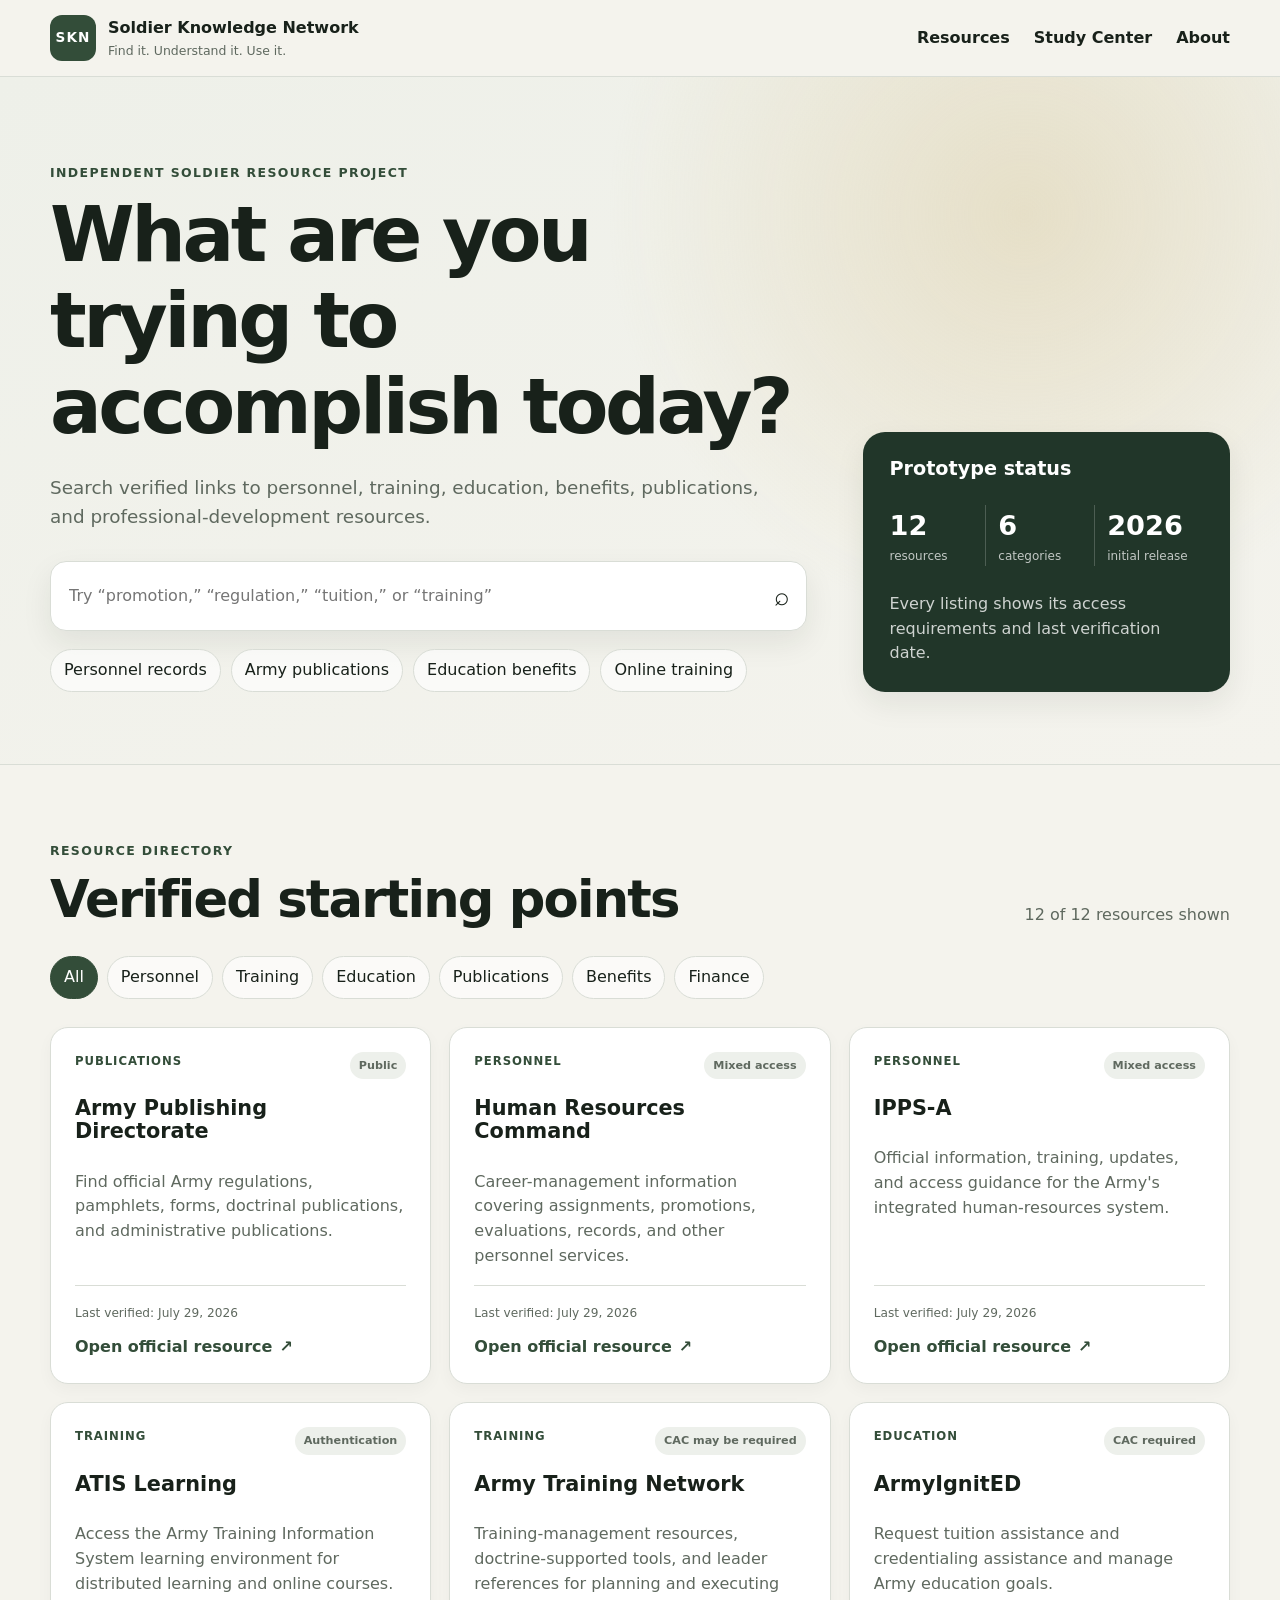
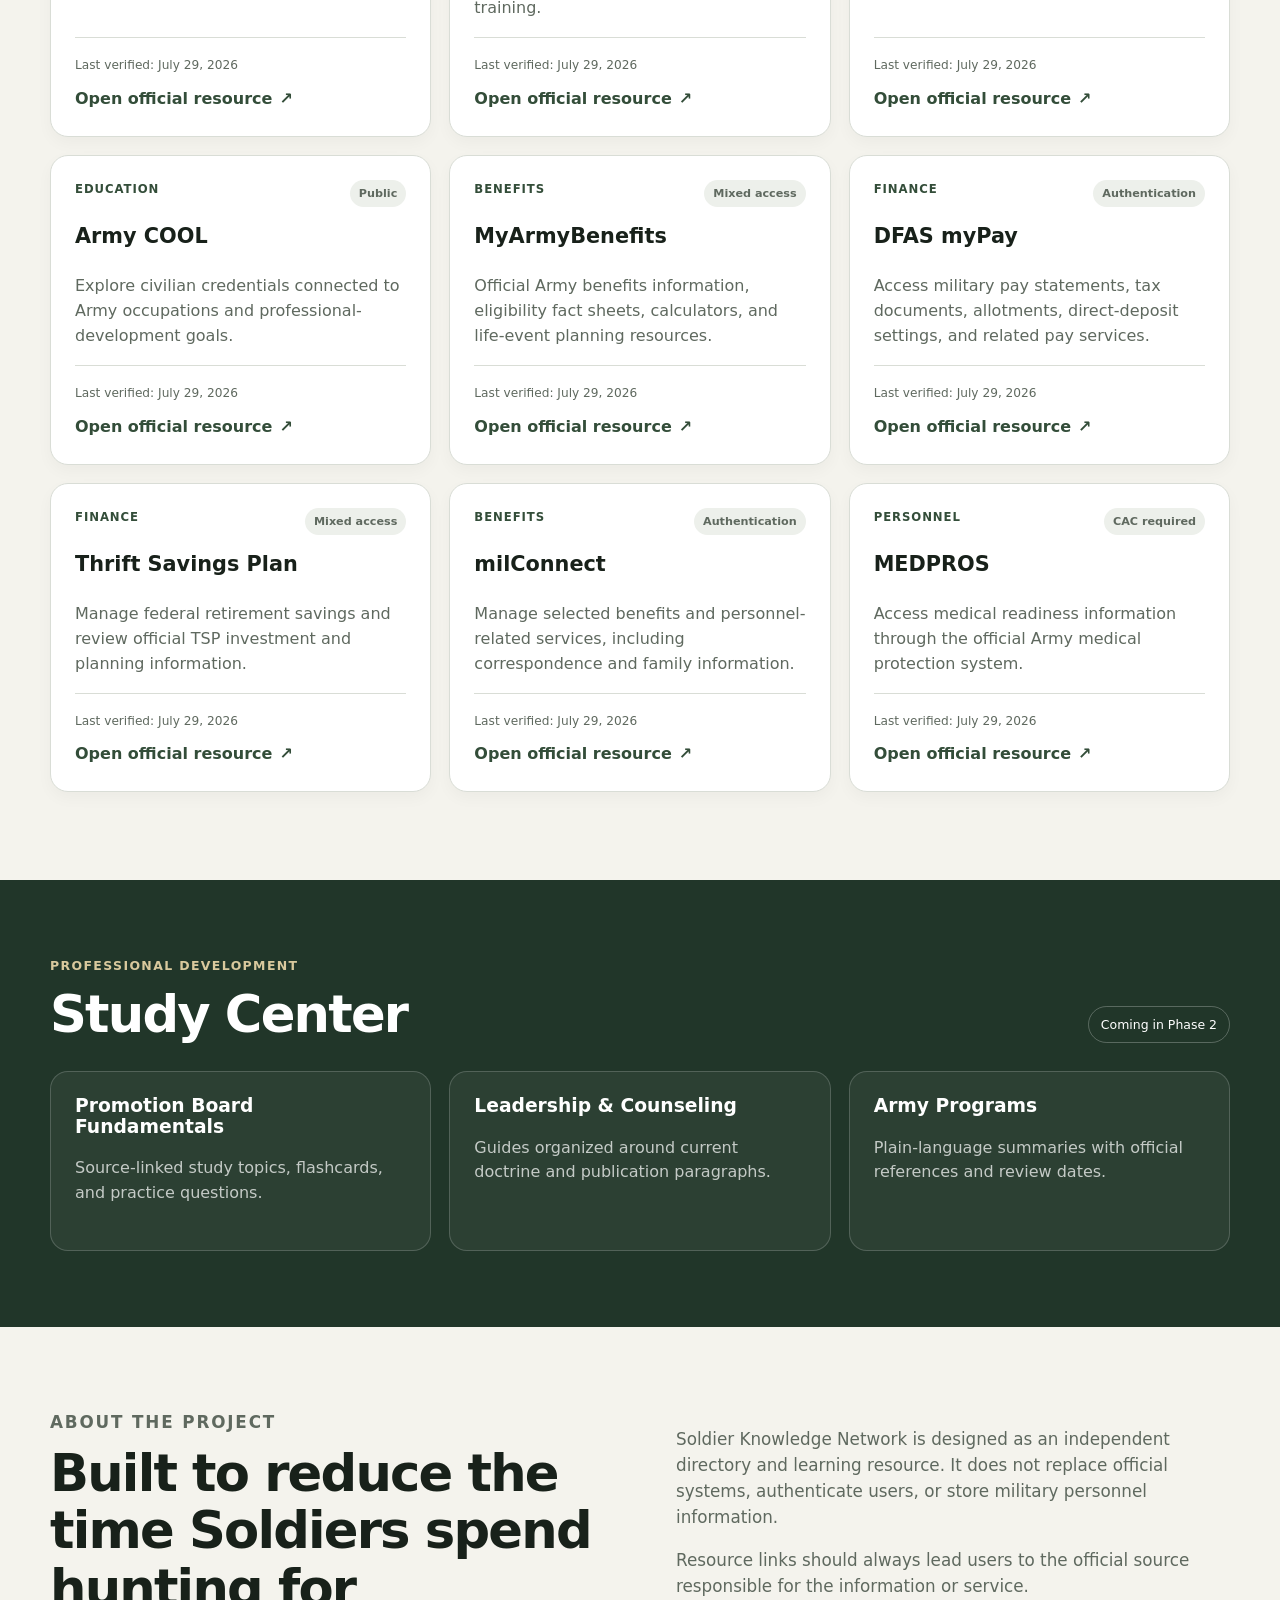
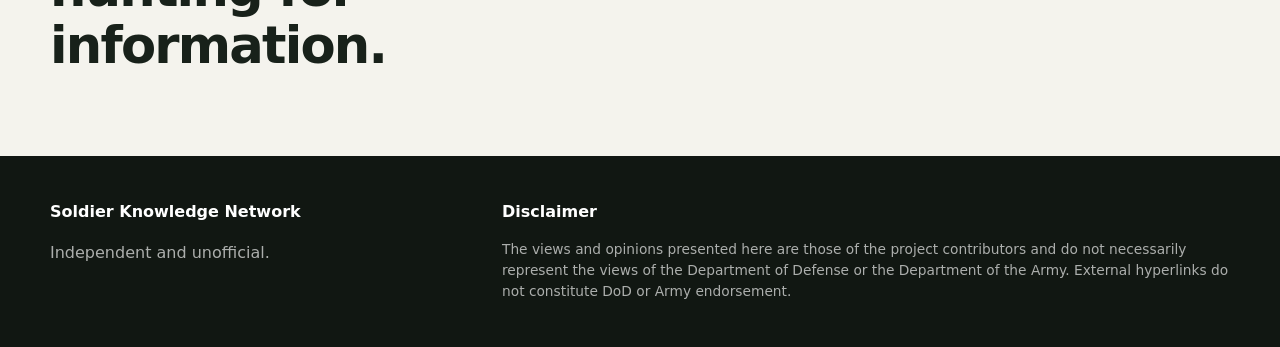
==== index.html @ 8581a6a7 "Add files via upload Initial Soldier Knowledge Network prototype" ====
<!doctype html>
<html lang="en">
<head>
  <meta charset="utf-8">
  <meta name="viewport" content="width=device-width, initial-scale=1">
  <meta name="description" content="An independent, unofficial directory that helps Soldiers find verified military resources and professional-development study materials.">
  <title>Soldier Knowledge Network</title>
  <link rel="stylesheet" href="styles.css">
</head>
<body>
  <a class="skip-link" href="#main-content">Skip to main content</a>

  <header class="site-header">
    <div class="container header-inner">
      <a class="brand" href="#" aria-label="Soldier Knowledge Network home">
        <span class="brand-mark" aria-hidden="true">SKN</span>
        <span>
          <strong>Soldier Knowledge Network</strong>
          <small>Find it. Understand it. Use it.</small>
        </span>
      </a>
      <nav aria-label="Primary navigation">
        <a href="#resources">Resources</a>
        <a href="#study-center">Study Center</a>
        <a href="#about">About</a>
      </nav>
    </div>
  </header>

  <main id="main-content">
    <section class="hero">
      <div class="container hero-grid">
        <div>
          <p class="eyebrow">Independent Soldier resource project</p>
          <h1>What are you trying to accomplish today?</h1>
          <p class="hero-copy">
            Search verified links to personnel, training, education, benefits,
            publications, and professional-development resources.
          </p>

          <label class="search-box" for="resource-search">
            <span class="sr-only">Search resources</span>
            <input id="resource-search" type="search"
              placeholder="Try “promotion,” “regulation,” “tuition,” or “training”"
              autocomplete="off">
            <span aria-hidden="true">⌕</span>
          </label>

          <div class="quick-actions" aria-label="Popular searches">
            <button type="button" data-query="personnel">Personnel records</button>
            <button type="button" data-query="publication">Army publications</button>
            <button type="button" data-query="education">Education benefits</button>
            <button type="button" data-query="training">Online training</button>
          </div>
        </div>

        <aside class="status-panel" aria-label="Directory status">
          <h2>Prototype status</h2>
          <dl>
            <div><dt id="resource-count">0</dt><dd>resources</dd></div>
            <div><dt>6</dt><dd>categories</dd></div>
            <div><dt>2026</dt><dd>initial release</dd></div>
          </dl>
          <p>Every listing shows its access requirements and last verification date.</p>
        </aside>
      </div>
    </section>

    <section class="directory container" id="resources">
      <div class="section-heading">
        <div>
          <p class="eyebrow">Resource directory</p>
          <h2>Verified starting points</h2>
        </div>
        <p id="result-summary" aria-live="polite"></p>
      </div>

      <div class="filter-row" role="group" aria-label="Filter resources by category">
        <button class="filter active" type="button" data-category="all">All</button>
        <button class="filter" type="button" data-category="Personnel">Personnel</button>
        <button class="filter" type="button" data-category="Training">Training</button>
        <button class="filter" type="button" data-category="Education">Education</button>
        <button class="filter" type="button" data-category="Publications">Publications</button>
        <button class="filter" type="button" data-category="Benefits">Benefits</button>
        <button class="filter" type="button" data-category="Finance">Finance</button>
      </div>

      <div id="resource-grid" class="resource-grid" aria-live="polite"></div>

      <div id="empty-state" class="empty-state" hidden>
        <h3>No matching resources</h3>
        <p>Try a broader term or select “All.”</p>
      </div>
    </section>

    <section class="study-section" id="study-center">
      <div class="container">
        <div class="section-heading">
          <div>
            <p class="eyebrow">Professional development</p>
            <h2>Study Center</h2>
          </div>
          <span class="coming-soon">Coming in Phase 2</span>
        </div>

        <div class="study-grid">
          <article>
            <h3>Promotion Board Fundamentals</h3>
            <p>Source-linked study topics, flashcards, and practice questions.</p>
          </article>
          <article>
            <h3>Leadership & Counseling</h3>
            <p>Guides organized around current doctrine and publication paragraphs.</p>
          </article>
          <article>
            <h3>Army Programs</h3>
            <p>Plain-language summaries with official references and review dates.</p>
          </article>
        </div>
      </div>
    </section>

    <section class="about-section container" id="about">
      <div>
        <p class="eyebrow">About the project</p>
        <h2>Built to reduce the time Soldiers spend hunting for information.</h2>
      </div>
      <div>
        <p>
          Soldier Knowledge Network is designed as an independent directory and
          learning resource. It does not replace official systems, authenticate users,
          or store military personnel information.
        </p>
        <p>
          Resource links should always lead users to the official source responsible
          for the information or service.
        </p>
      </div>
    </section>
  </main>

  <footer>
    <div class="container footer-grid">
      <div>
        <strong>Soldier Knowledge Network</strong>
        <p>Independent and unofficial.</p>
      </div>
      <div class="disclaimer">
        <strong>Disclaimer</strong>
        <p>
          The views and opinions presented here are those of the project contributors
          and do not necessarily represent the views of the Department of Defense or
          the Department of the Army. External hyperlinks do not constitute DoD or
          Army endorsement.
        </p>
      </div>
    </div>
  </footer>

  <script src="script.js" defer></script>
</body>
</html>
---- styles.css ----
:root {
  --ink: #18211a;
  --muted: #5f695f;
  --paper: #f4f3ed;
  --surface: #ffffff;
  --line: #d9ddd6;
  --accent: #334d39;
  --accent-dark: #213629;
  --warm: #d9c99d;
  --focus: #955f00;
  --shadow: 0 12px 30px rgba(22, 33, 25, 0.08);
}

* { box-sizing: border-box; }

html { scroll-behavior: smooth; }

body {
  margin: 0;
  color: var(--ink);
  background: var(--paper);
  font-family: Inter, ui-sans-serif, system-ui, -apple-system, BlinkMacSystemFont, "Segoe UI", sans-serif;
  line-height: 1.55;
}

a { color: inherit; }

button, input { font: inherit; }

button { cursor: pointer; }

.container {
  width: min(1180px, calc(100% - 32px));
  margin-inline: auto;
}

.skip-link {
  position: absolute;
  left: -9999px;
  top: 8px;
  background: var(--surface);
  padding: 10px 14px;
  z-index: 100;
}

.skip-link:focus { left: 8px; }

.site-header {
  position: sticky;
  top: 0;
  z-index: 20;
  background: rgba(244, 243, 237, 0.94);
  border-bottom: 1px solid var(--line);
  backdrop-filter: blur(12px);
}

.header-inner {
  min-height: 76px;
  display: flex;
  align-items: center;
  justify-content: space-between;
  gap: 24px;
}

.brand {
  display: flex;
  align-items: center;
  gap: 12px;
  text-decoration: none;
}

.brand-mark {
  display: grid;
  place-items: center;
  width: 46px;
  height: 46px;
  border-radius: 12px;
  color: white;
  background: var(--accent);
  font-size: .85rem;
  font-weight: 800;
  letter-spacing: .08em;
}

.brand strong, .brand small { display: block; }
.brand small { color: var(--muted); font-size: .78rem; }

nav { display: flex; gap: 24px; }
nav a { text-decoration: none; font-weight: 650; }
nav a:hover { text-decoration: underline; text-underline-offset: 5px; }

.hero {
  padding: 86px 0 72px;
  background:
    radial-gradient(circle at 80% 20%, rgba(217, 201, 157, .45), transparent 26rem),
    linear-gradient(160deg, #eef0e9, var(--paper));
  border-bottom: 1px solid var(--line);
}

.hero-grid {
  display: grid;
  grid-template-columns: minmax(0, 1.55fr) minmax(280px, .75fr);
  align-items: end;
  gap: 56px;
}

.eyebrow {
  margin: 0 0 10px;
  color: var(--accent);
  font-size: .78rem;
  font-weight: 800;
  letter-spacing: .11em;
  text-transform: uppercase;
}

h1, h2, h3 { line-height: 1.12; }
h1 {
  max-width: 780px;
  margin: 0;
  font-size: clamp(2.6rem, 6vw, 5.3rem);
  letter-spacing: -.045em;
}
h2 { margin: 0; font-size: clamp(2rem, 4vw, 3.2rem); letter-spacing: -.035em; }
h3 { margin-top: 0; }

.hero-copy {
  max-width: 720px;
  margin: 24px 0 30px;
  color: var(--muted);
  font-size: 1.15rem;
}

.search-box {
  max-width: 780px;
  display: flex;
  align-items: center;
  gap: 10px;
  padding: 8px 16px;
  background: var(--surface);
  border: 1px solid var(--line);
  border-radius: 16px;
  box-shadow: var(--shadow);
}

.search-box:focus-within {
  outline: 3px solid rgba(149, 95, 0, .25);
  border-color: var(--focus);
}

.search-box input {
  width: 100%;
  min-height: 52px;
  border: 0;
  outline: 0;
  background: transparent;
  color: var(--ink);
  font-size: 1rem;
}

.search-box span:last-child { font-size: 1.6rem; }

.quick-actions {
  display: flex;
  flex-wrap: wrap;
  gap: 10px;
  margin-top: 18px;
}

.quick-actions button, .filter {
  border: 1px solid var(--line);
  background: rgba(255,255,255,.65);
  border-radius: 999px;
  padding: 8px 13px;
  color: var(--ink);
}

.quick-actions button:hover, .filter:hover, .filter.active {
  border-color: var(--accent);
  color: white;
  background: var(--accent);
}

.status-panel {
  padding: 26px;
  background: var(--accent-dark);
  color: white;
  border-radius: 22px;
  box-shadow: var(--shadow);
}

.status-panel h2 { font-size: 1.2rem; letter-spacing: 0; }
.status-panel dl {
  display: grid;
  grid-template-columns: repeat(3, 1fr);
  gap: 12px;
  margin: 26px 0;
}
.status-panel dl div {
  padding-right: 10px;
  border-right: 1px solid rgba(255,255,255,.2);
}
.status-panel dl div:last-child { border-right: 0; }
.status-panel dt { font-size: 1.7rem; font-weight: 800; }
.status-panel dd { margin: 0; opacity: .72; font-size: .75rem; }
.status-panel p { margin-bottom: 0; color: rgba(255,255,255,.78); }

.directory { padding: 76px 0 88px; }

.section-heading {
  display: flex;
  align-items: end;
  justify-content: space-between;
  gap: 20px;
  margin-bottom: 28px;
}

#result-summary { margin: 0; color: var(--muted); }

.filter-row {
  display: flex;
  flex-wrap: wrap;
  gap: 9px;
  margin-bottom: 28px;
}

.resource-grid {
  display: grid;
  grid-template-columns: repeat(3, minmax(0, 1fr));
  gap: 18px;
}

.resource-card {
  display: flex;
  flex-direction: column;
  min-height: 290px;
  padding: 24px;
  background: var(--surface);
  border: 1px solid var(--line);
  border-radius: 18px;
  box-shadow: 0 6px 16px rgba(22, 33, 25, .035);
}

.resource-card:hover {
  transform: translateY(-2px);
  box-shadow: var(--shadow);
}

.card-top {
  display: flex;
  justify-content: space-between;
  gap: 14px;
  align-items: start;
}

.category {
  color: var(--accent);
  font-weight: 800;
  font-size: .73rem;
  letter-spacing: .08em;
  text-transform: uppercase;
}

.access-badge {
  flex: 0 0 auto;
  border-radius: 999px;
  padding: 5px 9px;
  color: var(--muted);
  background: #edf0eb;
  font-size: .7rem;
  font-weight: 750;
}

.resource-card h3 { margin: 18px 0 10px; font-size: 1.3rem; }
.resource-card p { color: var(--muted); }

.card-footer {
  margin-top: auto;
  padding-top: 18px;
  border-top: 1px solid var(--line);
}

.verified {
  display: block;
  margin-bottom: 12px;
  color: var(--muted);
  font-size: .76rem;
}

.resource-link {
  display: inline-flex;
  align-items: center;
  gap: 7px;
  color: var(--accent);
  font-weight: 800;
  text-decoration: none;
}
.resource-link:hover { text-decoration: underline; text-underline-offset: 4px; }

.empty-state {
  padding: 52px 20px;
  text-align: center;
  background: var(--surface);
  border: 1px dashed var(--line);
  border-radius: 18px;
}

.study-section {
  padding: 76px 0;
  color: white;
  background: var(--accent-dark);
}

.coming-soon {
  padding: 8px 12px;
  border: 1px solid rgba(255,255,255,.25);
  border-radius: 999px;
  font-size: .78rem;
}

.study-section .eyebrow { color: var(--warm); }
.study-grid {
  display: grid;
  grid-template-columns: repeat(3, 1fr);
  gap: 18px;
}
.study-grid article {
  min-height: 180px;
  padding: 24px;
  border: 1px solid rgba(255,255,255,.18);
  border-radius: 18px;
  background: rgba(255,255,255,.05);
}
.study-grid p { color: rgba(255,255,255,.72); }

.about-section {
  display: grid;
  grid-template-columns: 1fr 1fr;
  gap: 72px;
  padding-top: 82px;
  padding-bottom: 82px;
}
.about-section p { color: var(--muted); font-size: 1.05rem; }

footer {
  padding: 44px 0;
  color: white;
  background: #111712;
}

.footer-grid {
  display: grid;
  grid-template-columns: .7fr 1.3fr;
  gap: 60px;
}

footer p { color: rgba(255,255,255,.65); }
.disclaimer p { margin-bottom: 0; font-size: .86rem; }

.sr-only {
  position: absolute;
  width: 1px; height: 1px;
  padding: 0; margin: -1px;
  overflow: hidden;
  clip: rect(0, 0, 0, 0);
  white-space: nowrap;
  border: 0;
}

@media (max-width: 900px) {
  .hero-grid, .about-section { grid-template-columns: 1fr; }
  .resource-grid, .study-grid { grid-template-columns: repeat(2, 1fr); }
  .status-panel { max-width: 620px; }
  .footer-grid { grid-template-columns: 1fr; }
}

@media (max-width: 640px) {
  nav { display: none; }
  .hero { padding-top: 58px; }
  .resource-grid, .study-grid { grid-template-columns: 1fr; }
  .section-heading { align-items: start; flex-direction: column; }
  .brand small { display: none; }
  .status-panel dl { gap: 8px; }
}
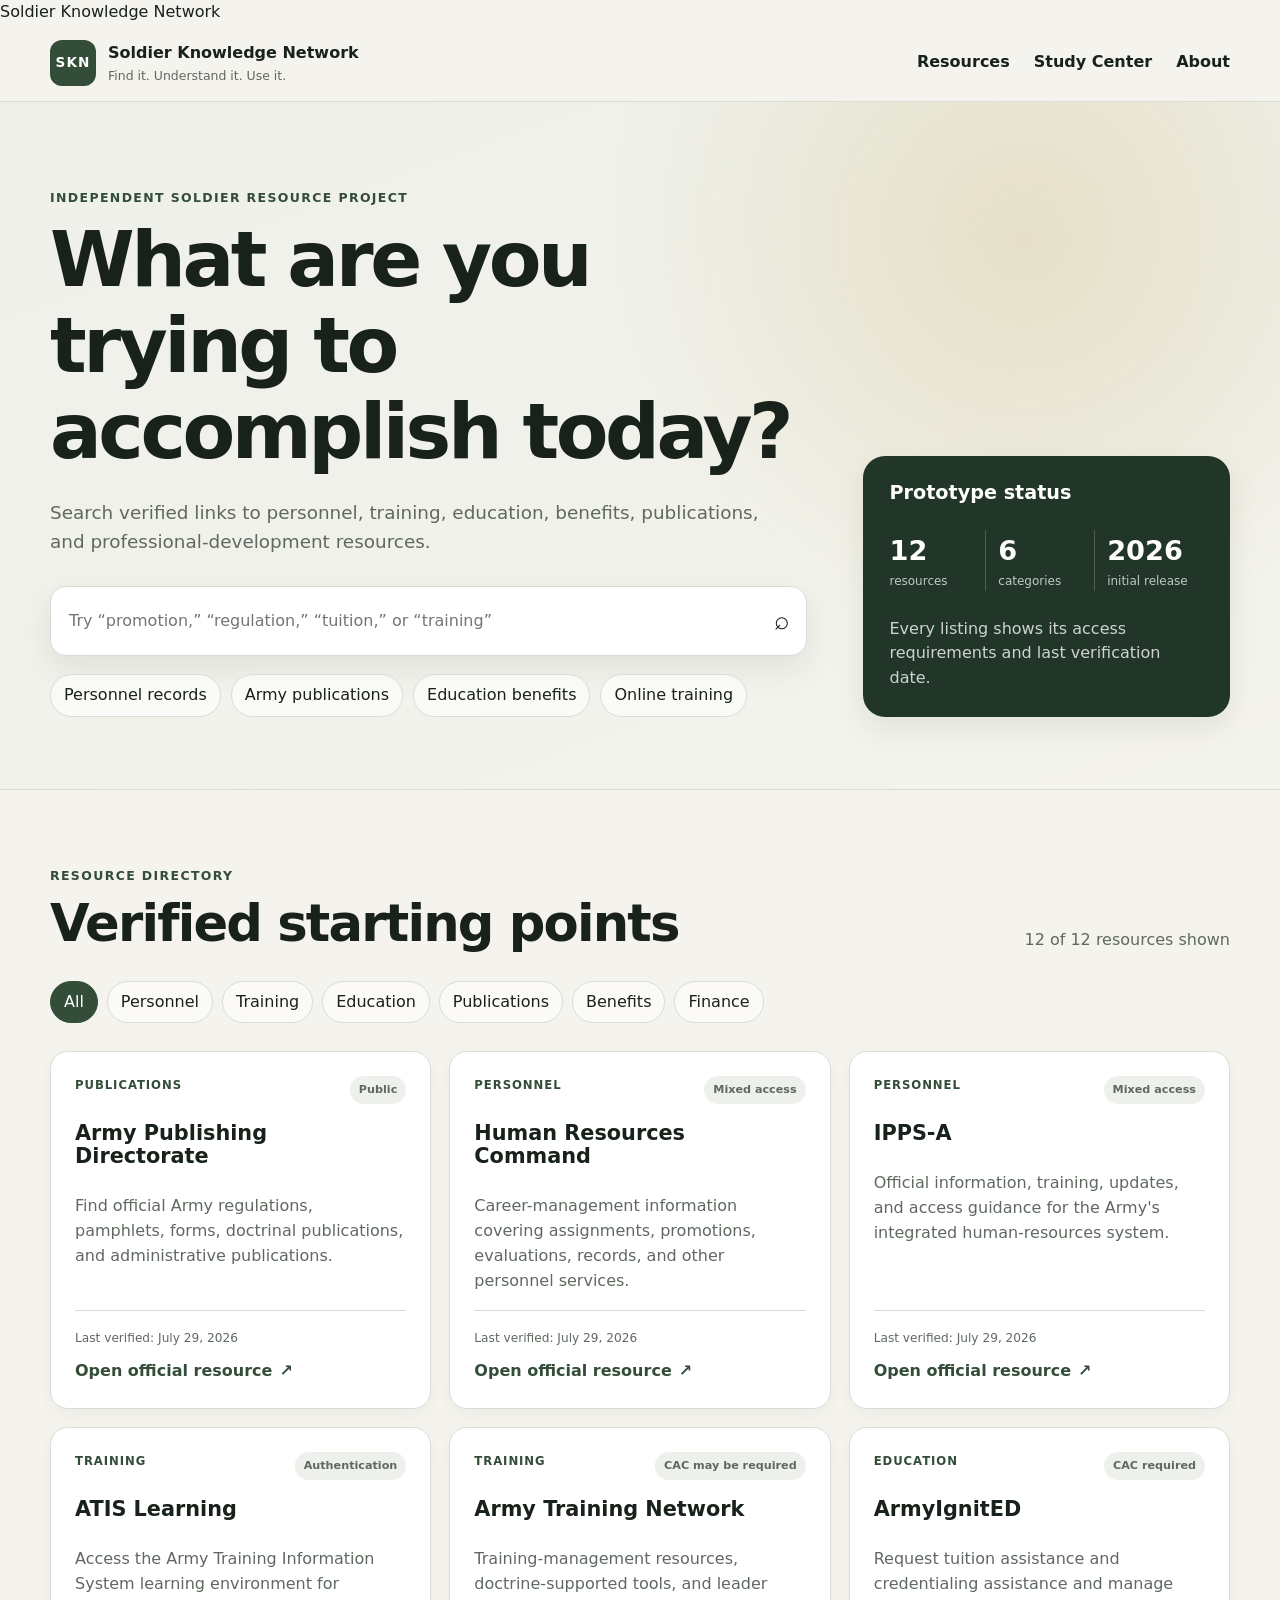
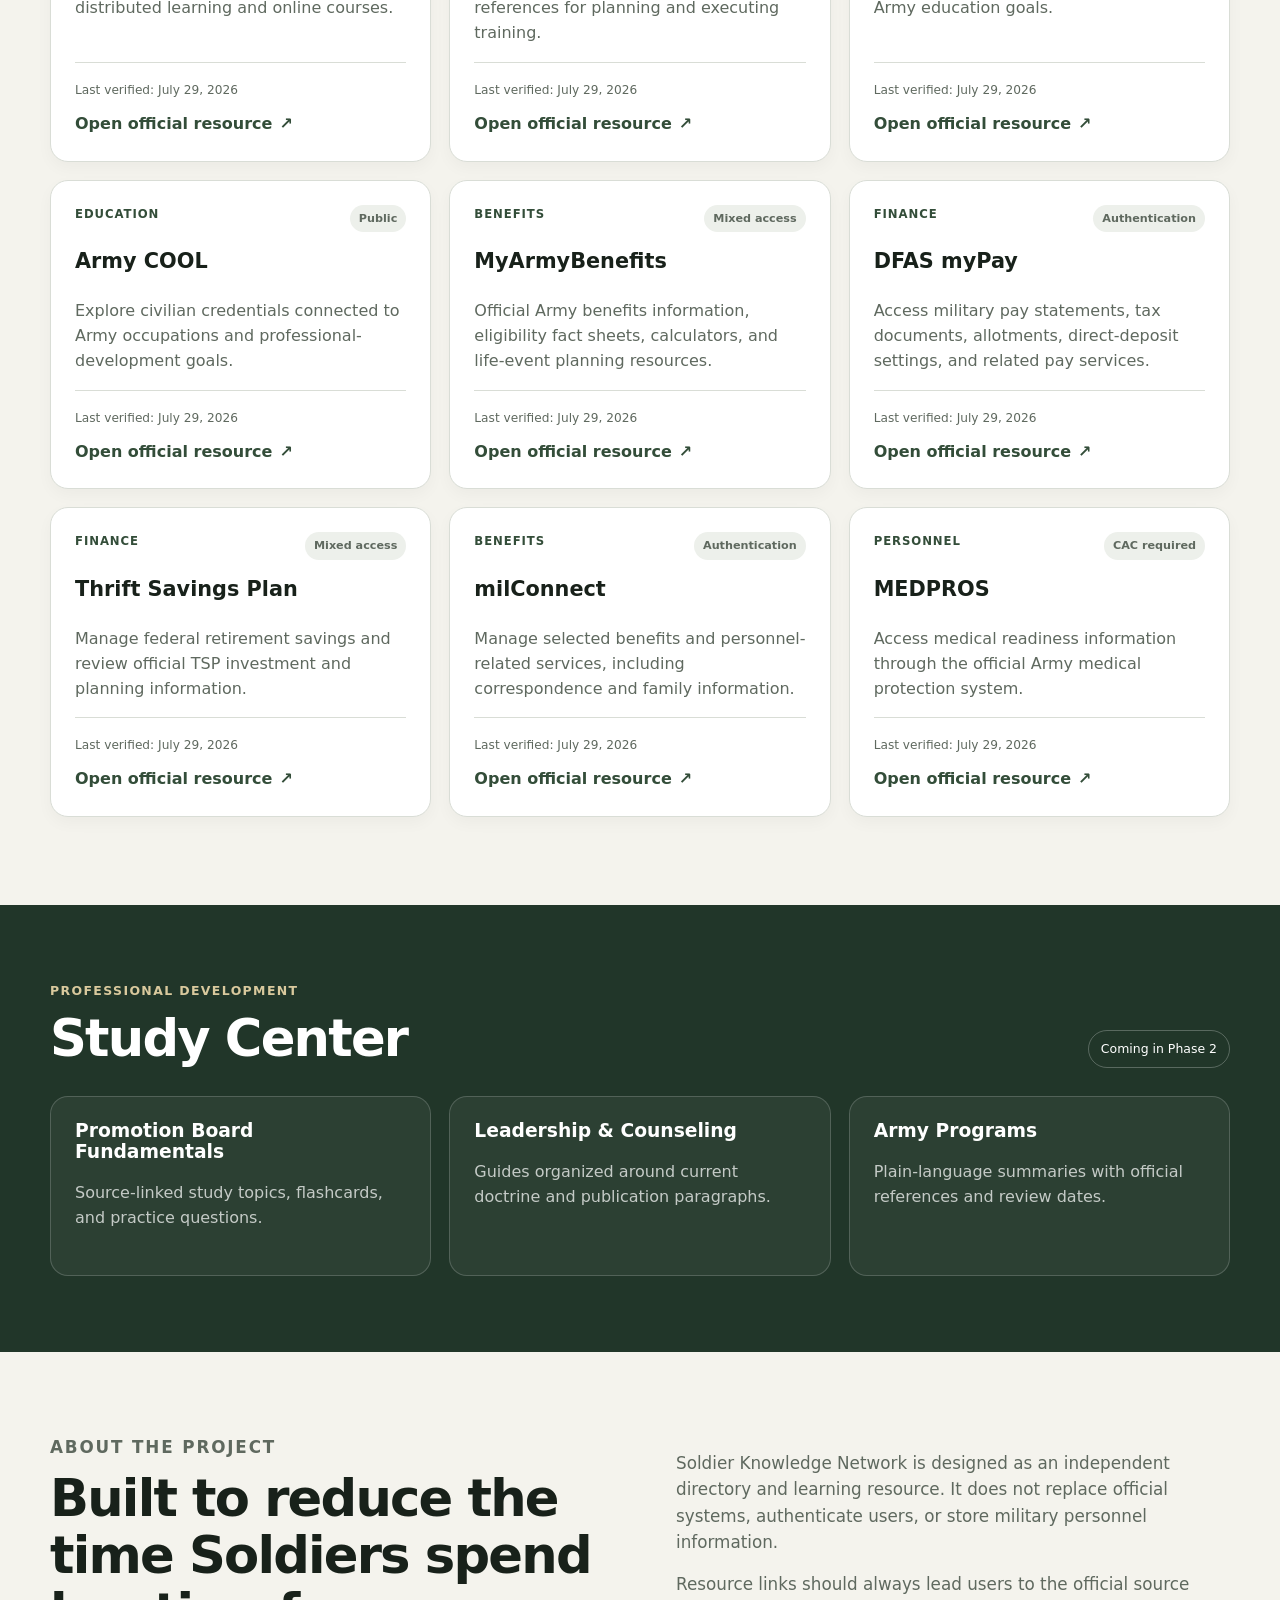
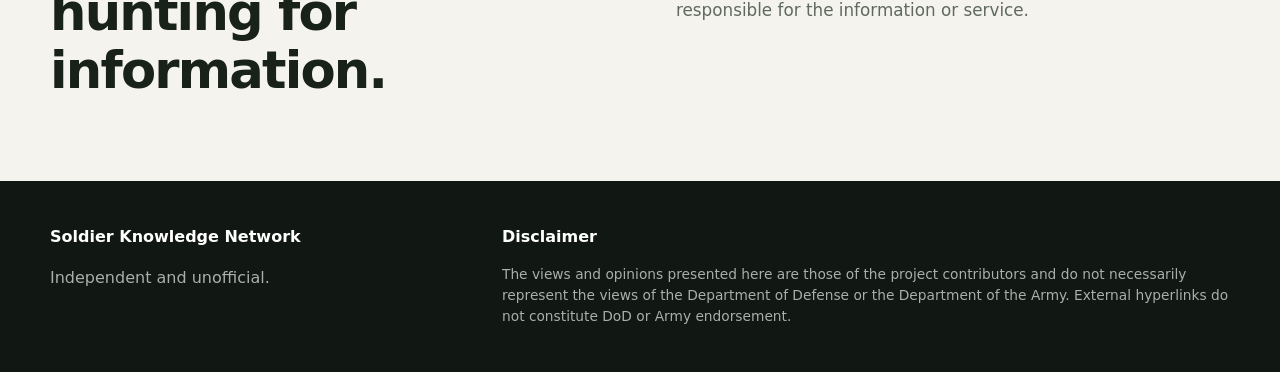
==== commit 8ca6be9e: "Update index.html" ====
--- a/index.html
+++ b/index.html
@@ -4,6 +4,7 @@
   <meta charset="utf-8">
   <meta name="viewport" content="width=device-width, initial-scale=1">
   <meta name="description" content="An independent, unofficial directory that helps Soldiers find verified military resources and professional-development study materials.">
+  <meta name="keywords" content='SKN, Soldier Knowledge Network, SoldierKnowledgeNetwork'
   <title>Soldier Knowledge Network</title>
   <link rel="stylesheet" href="styles.css">
 </head>
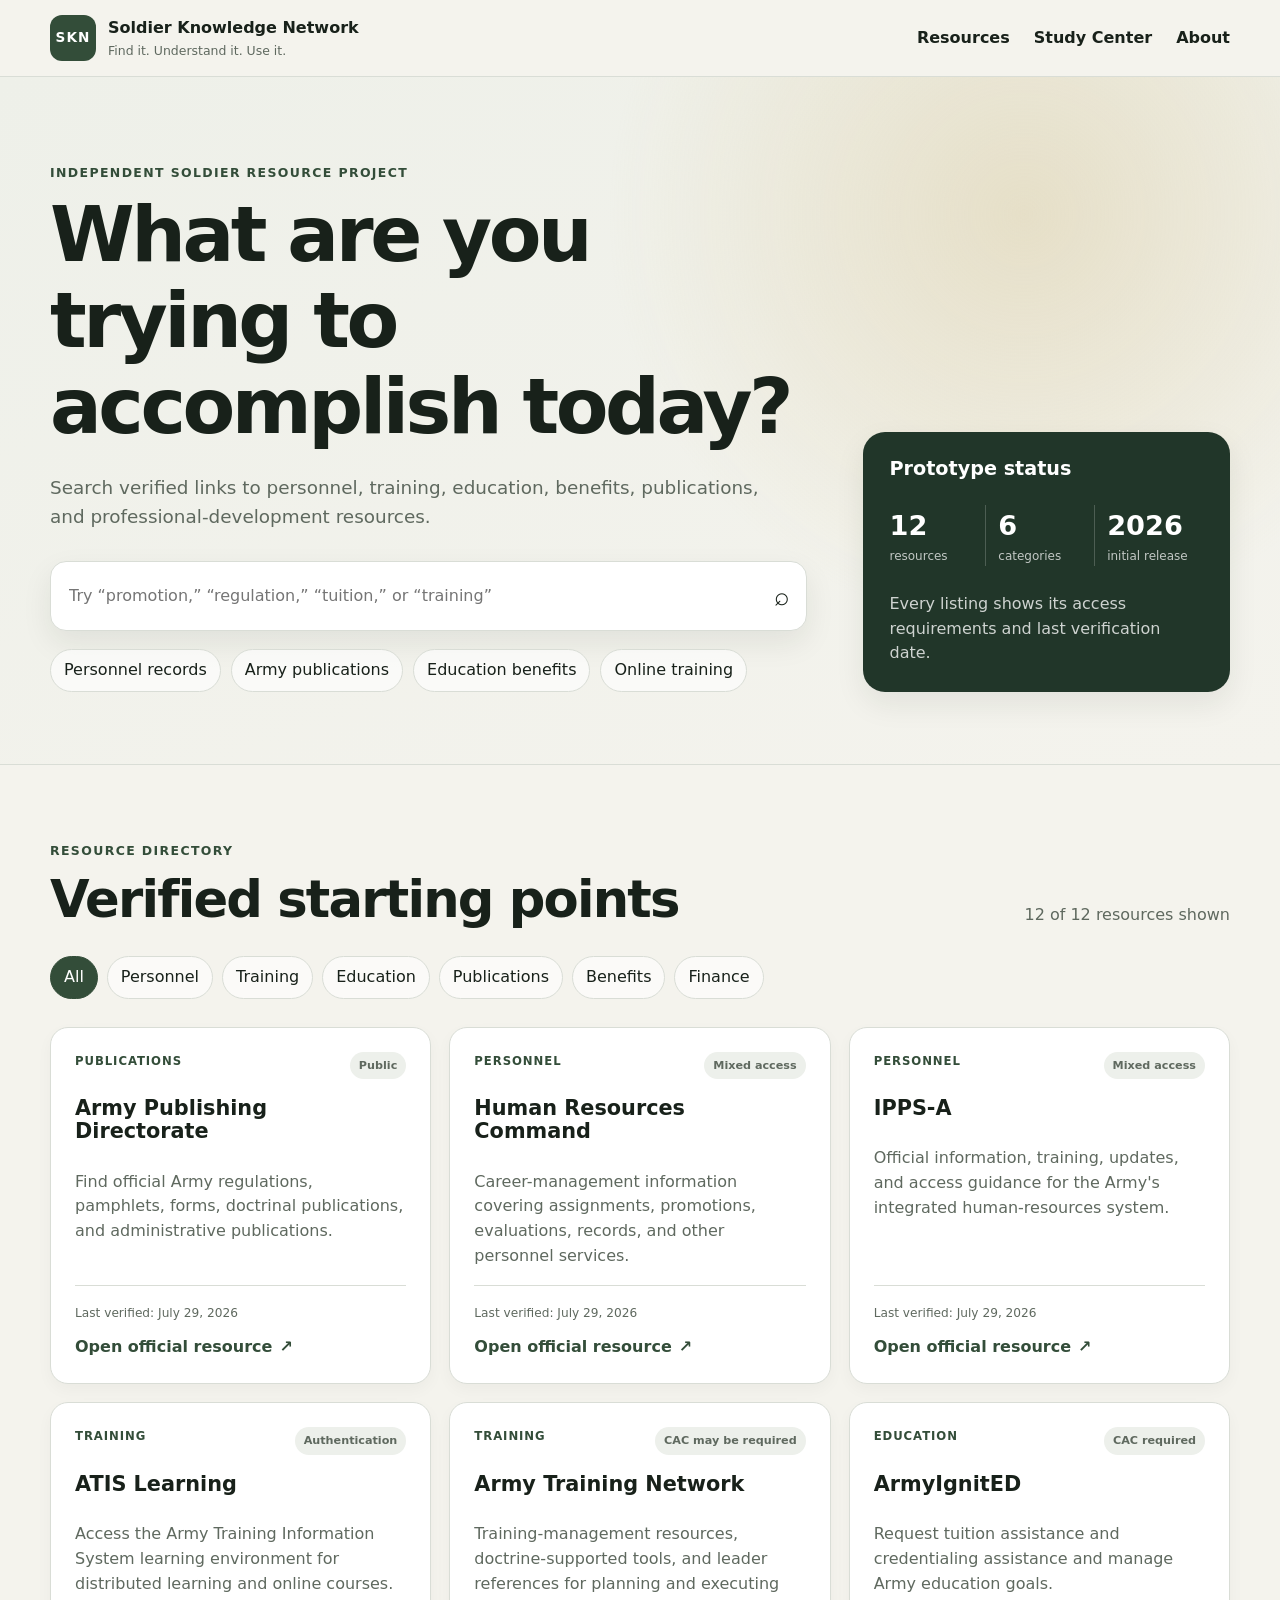
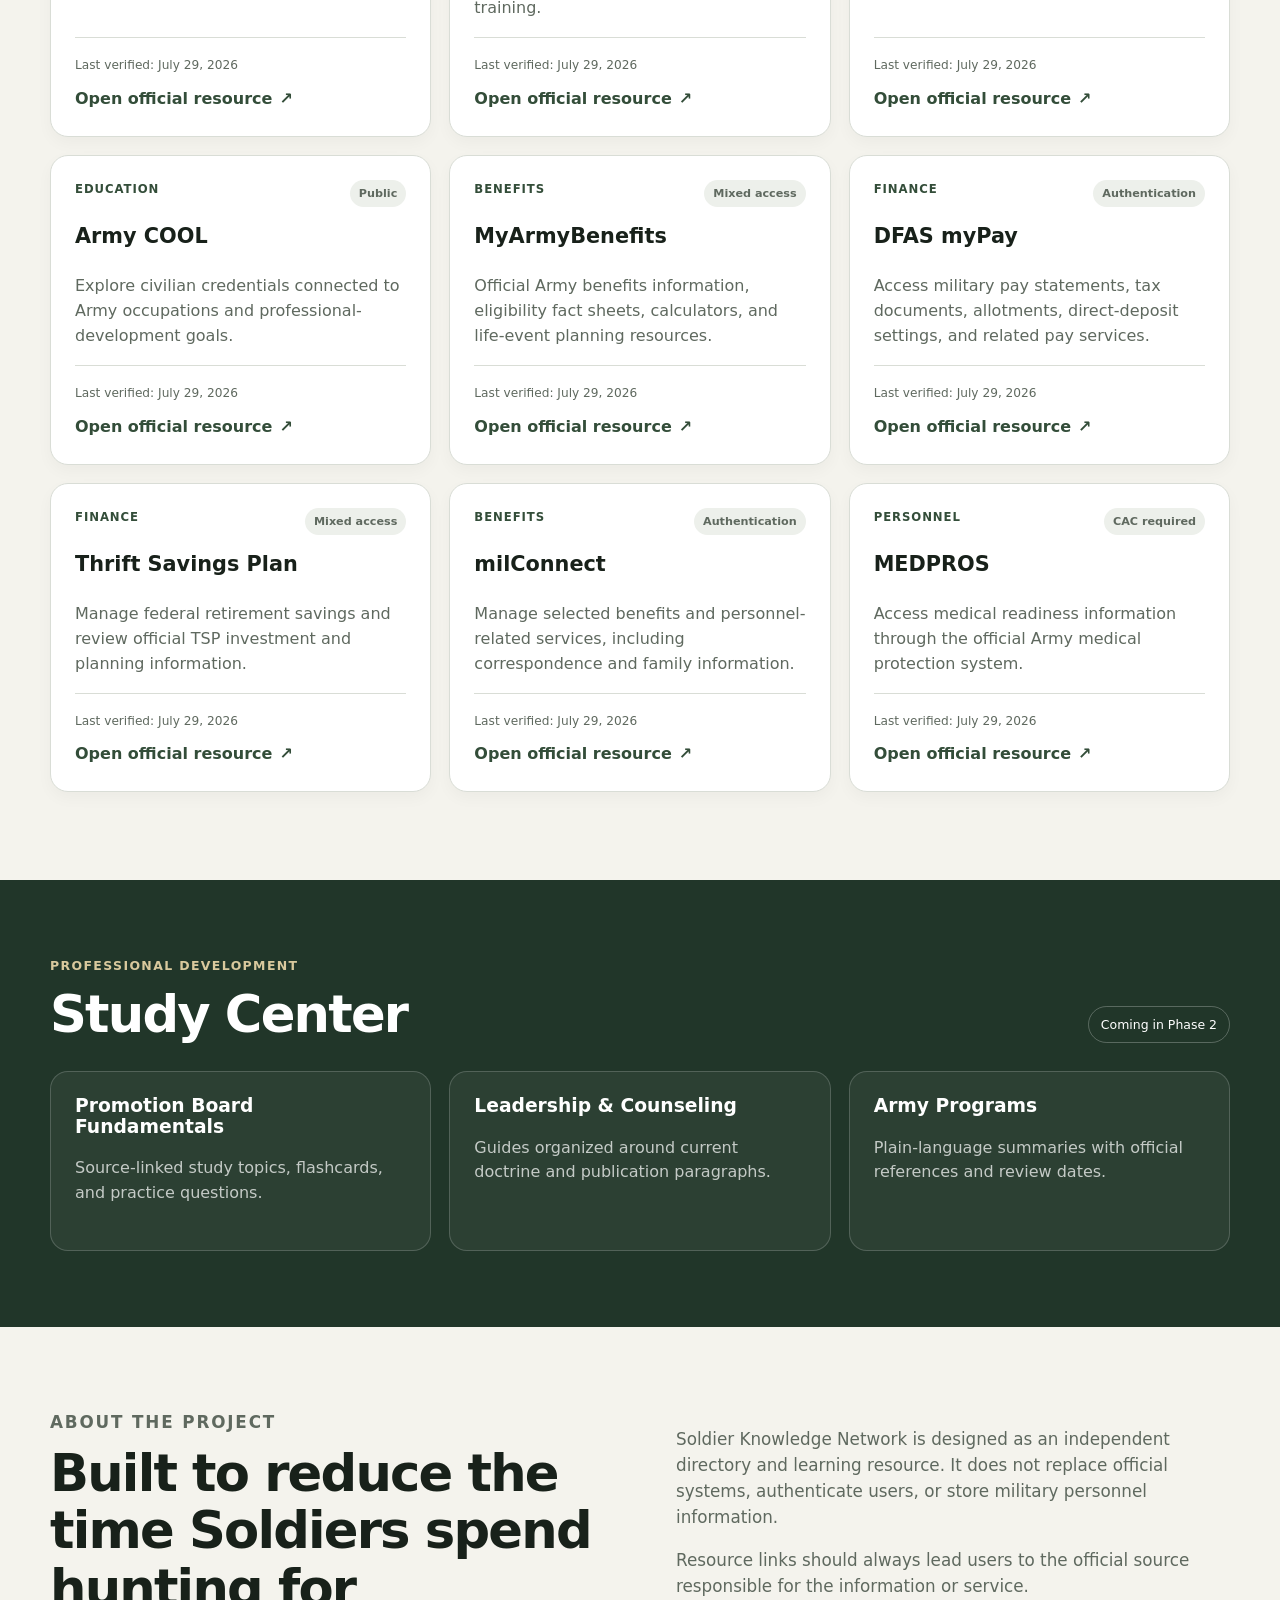
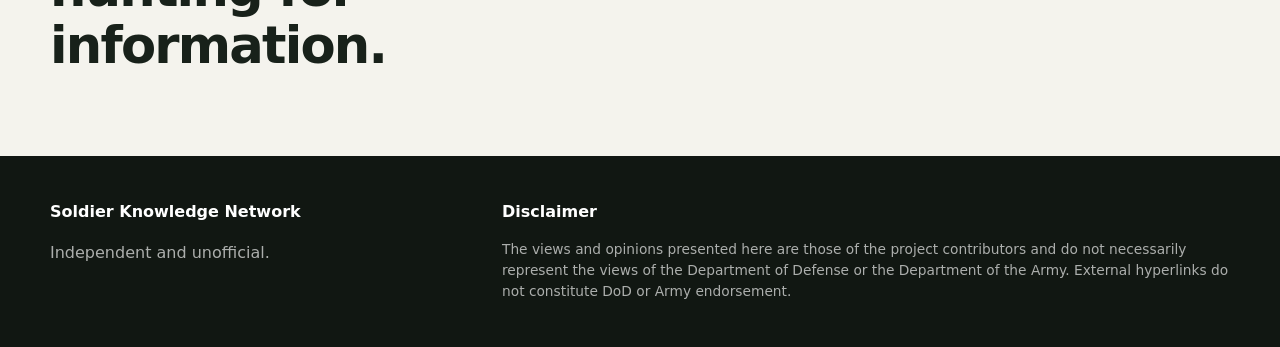
==== commit 2ab8d9a3: "Update index.html" ====
--- a/index.html
+++ b/index.html
@@ -4,7 +4,6 @@
   <meta charset="utf-8">
   <meta name="viewport" content="width=device-width, initial-scale=1">
   <meta name="description" content="An independent, unofficial directory that helps Soldiers find verified military resources and professional-development study materials.">
-  <meta name="keywords" content='SKN, Soldier Knowledge Network, SoldierKnowledgeNetwork'
   <title>Soldier Knowledge Network</title>
   <link rel="stylesheet" href="styles.css">
 </head>
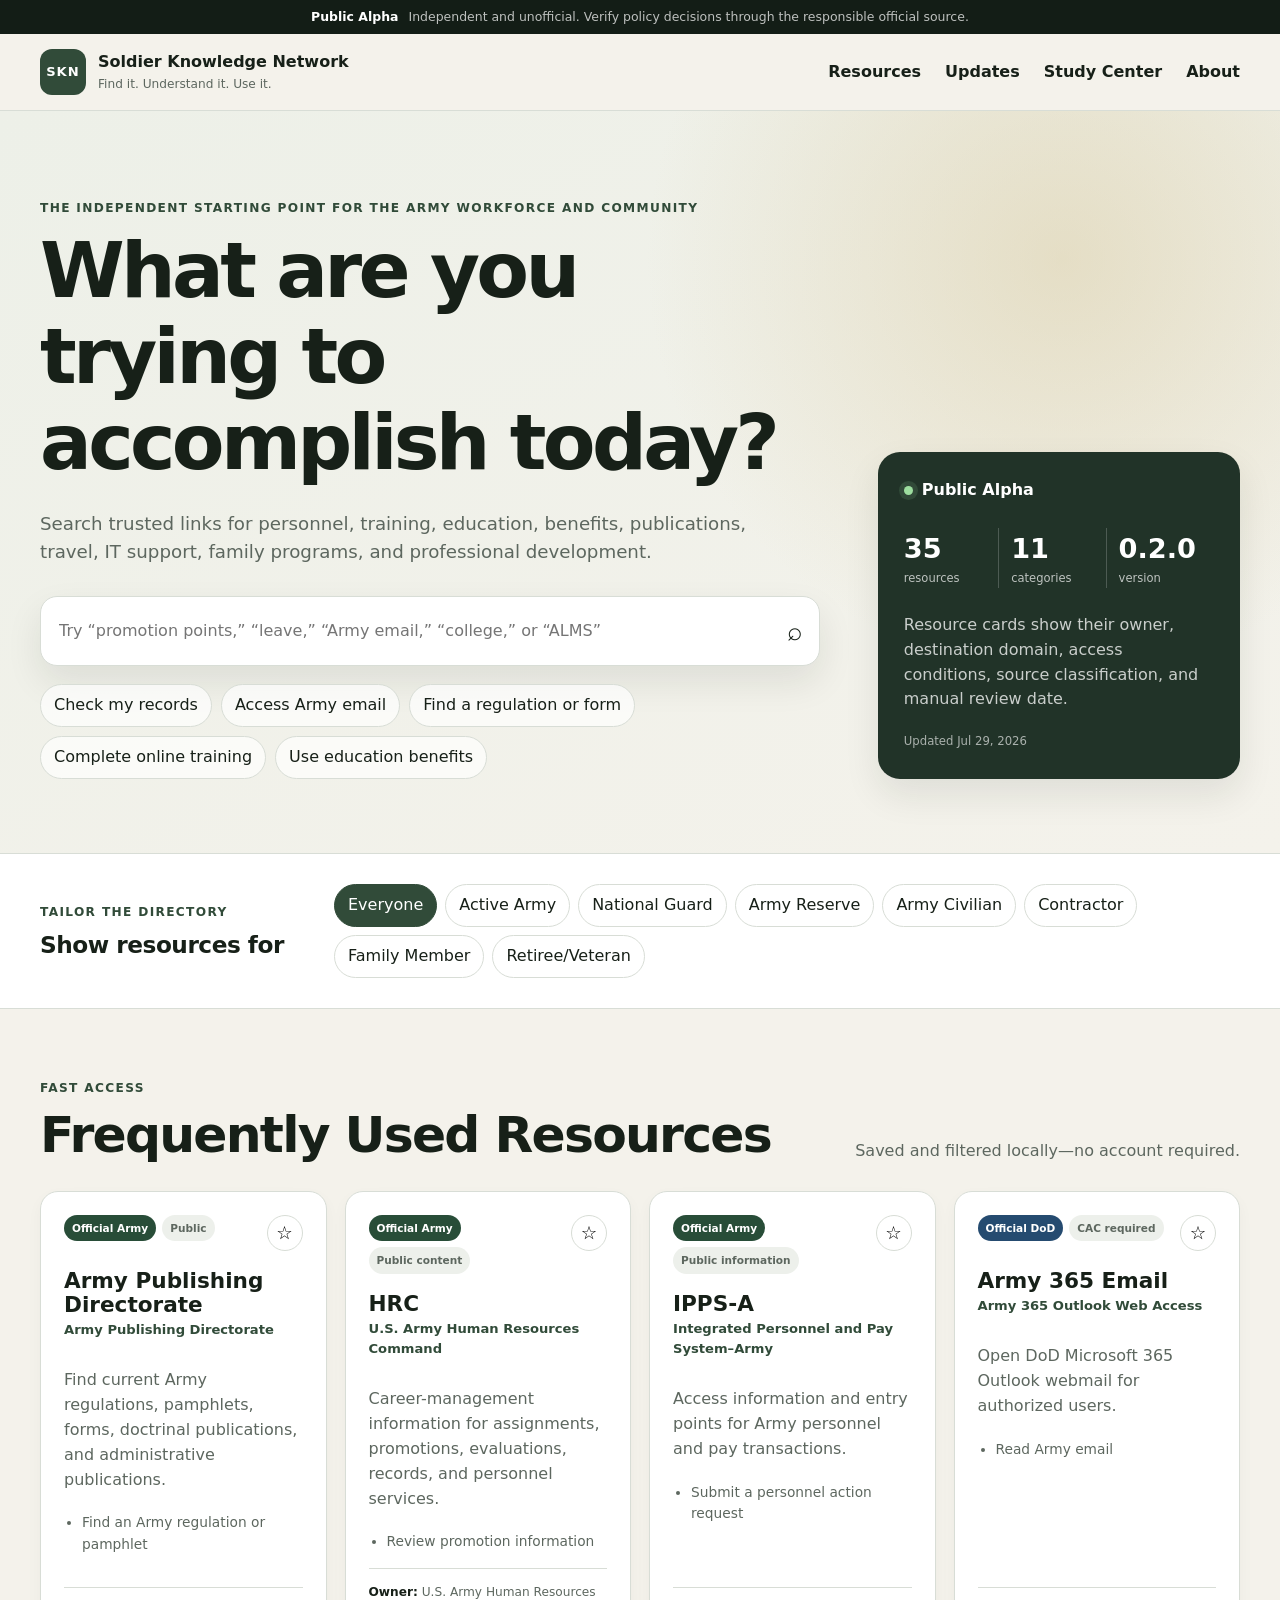
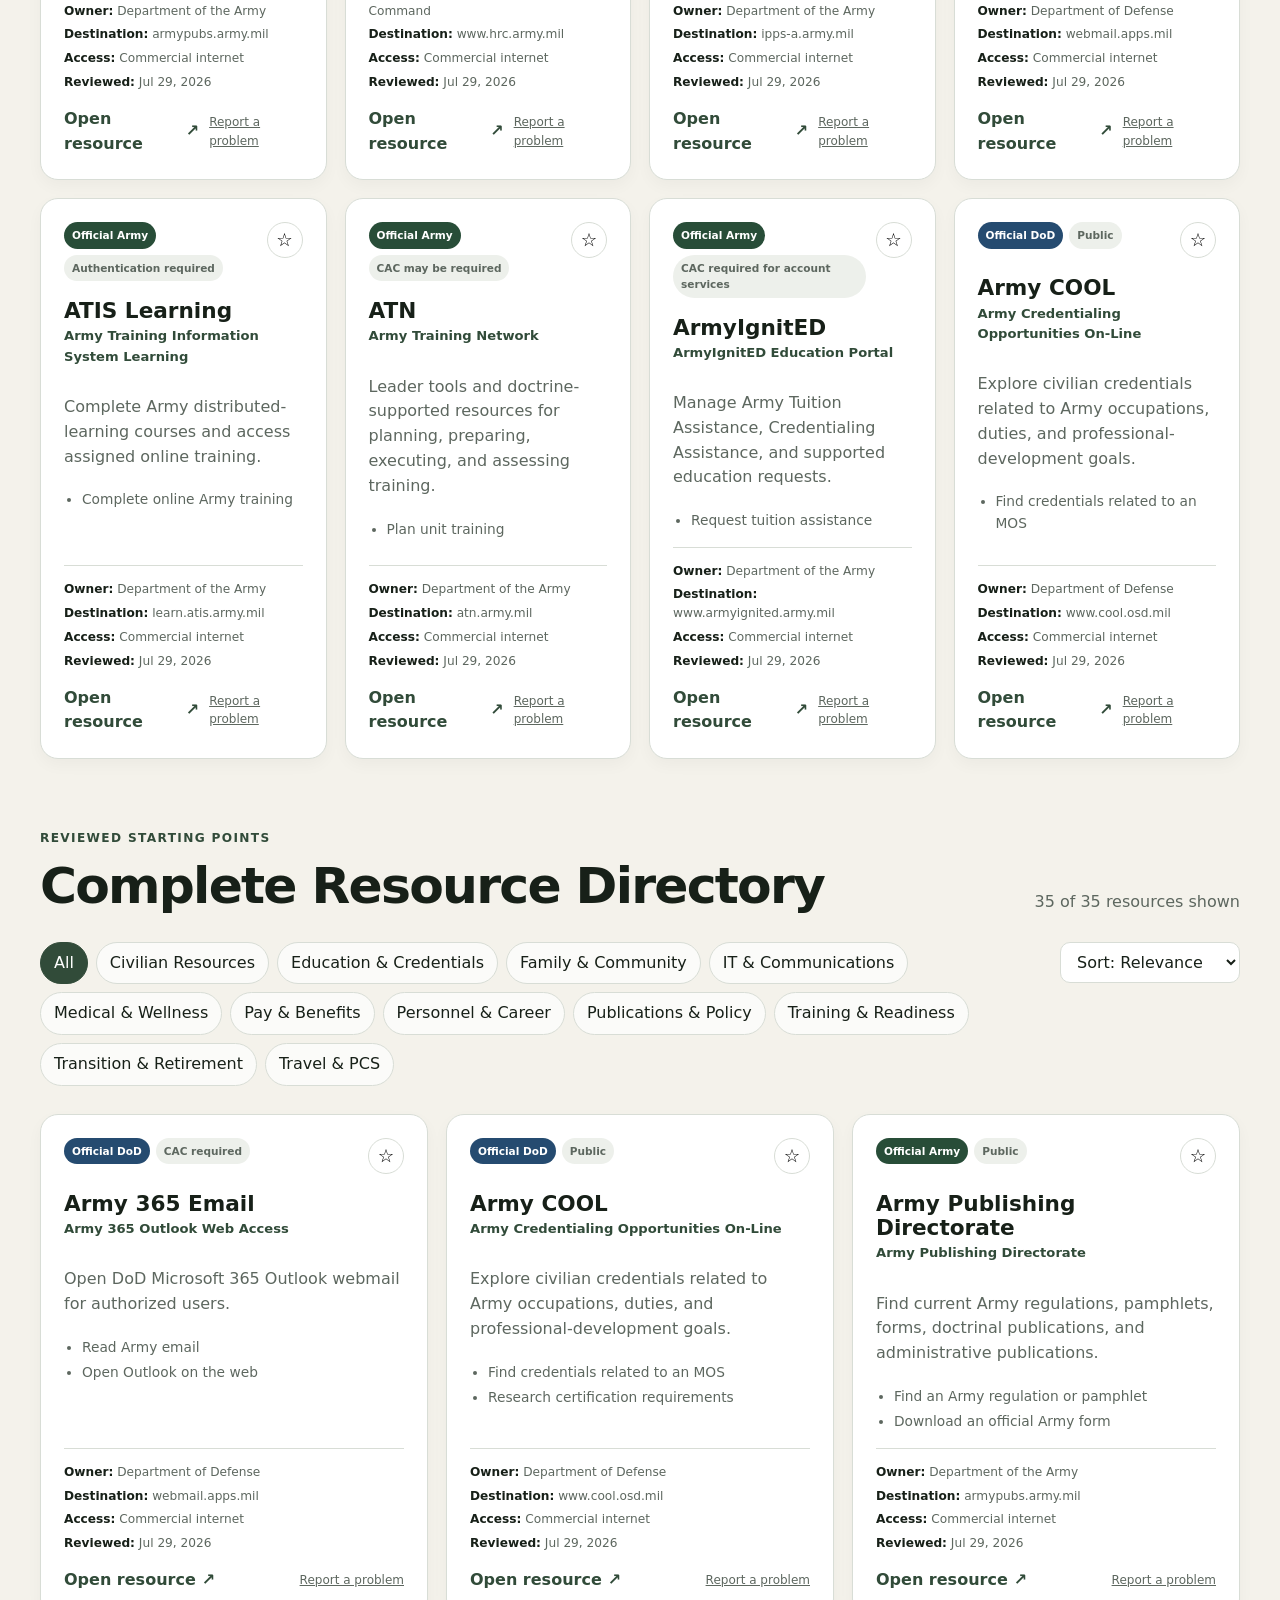
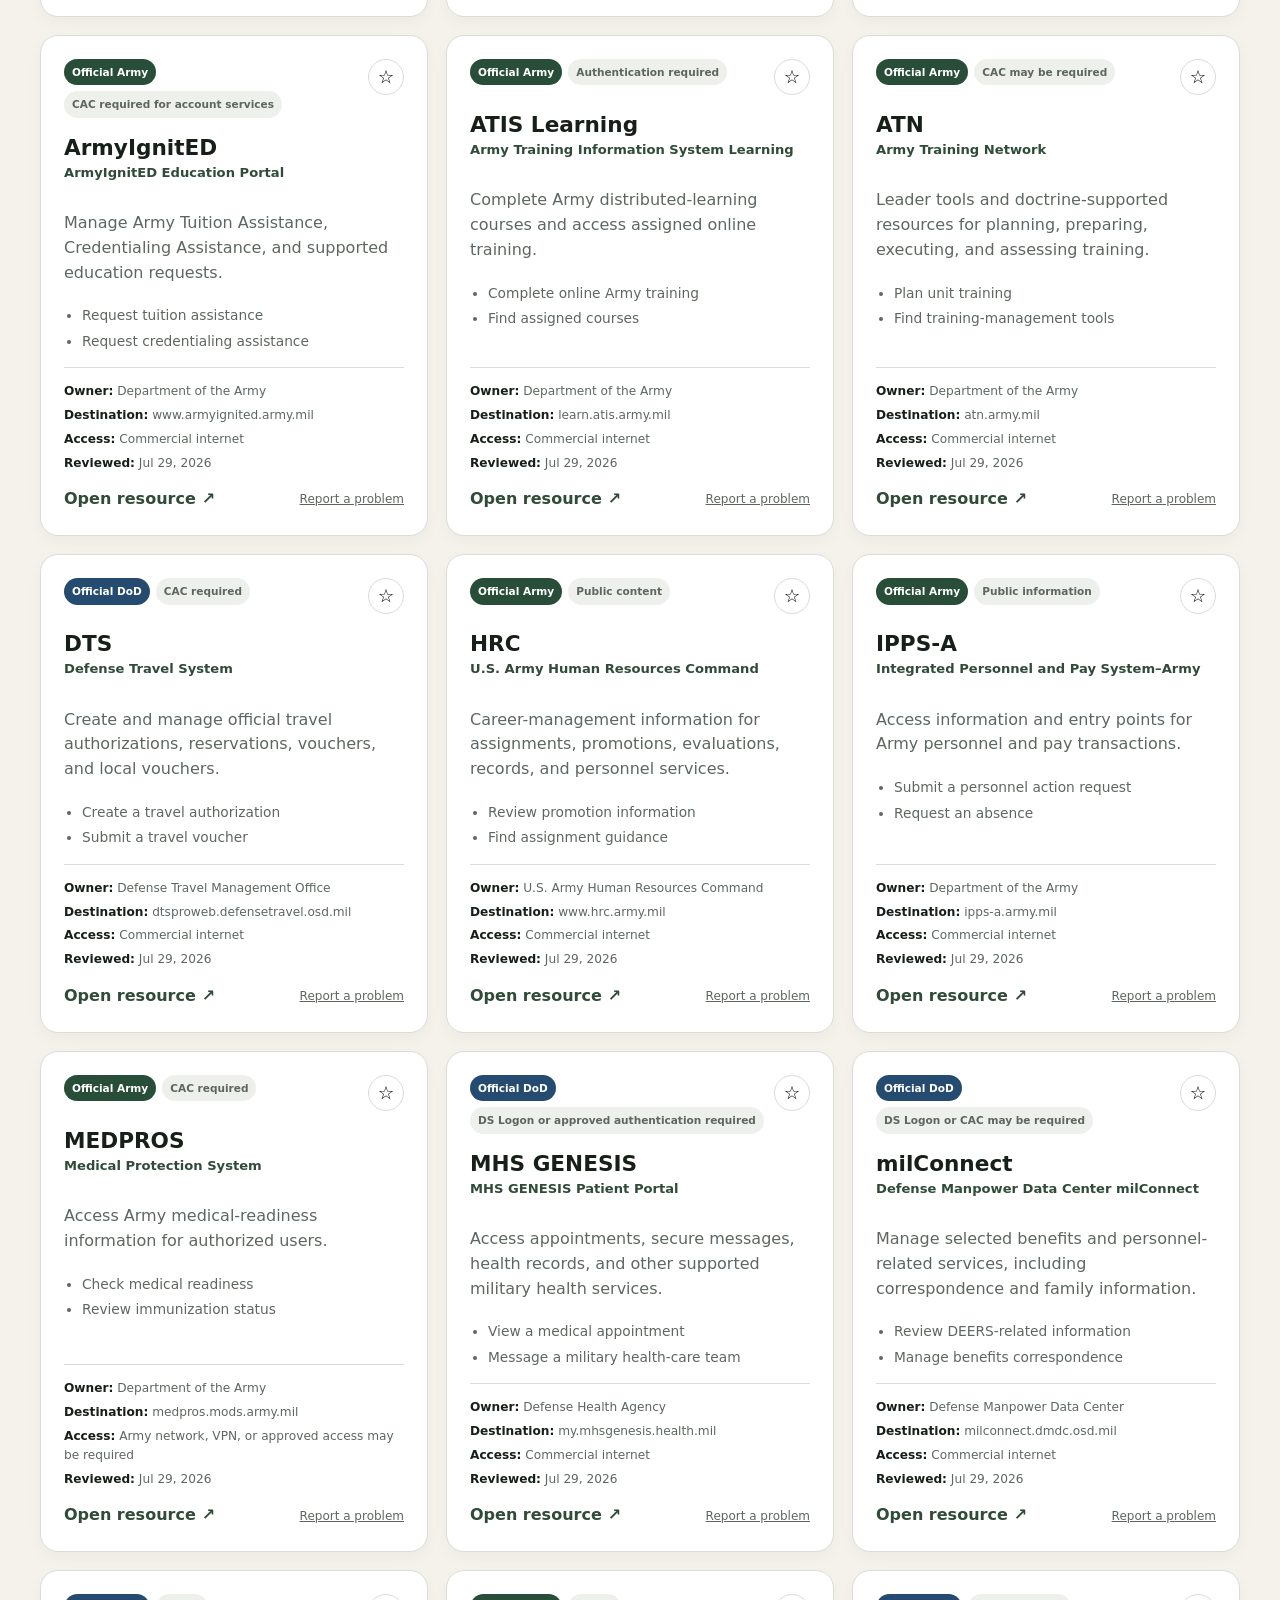
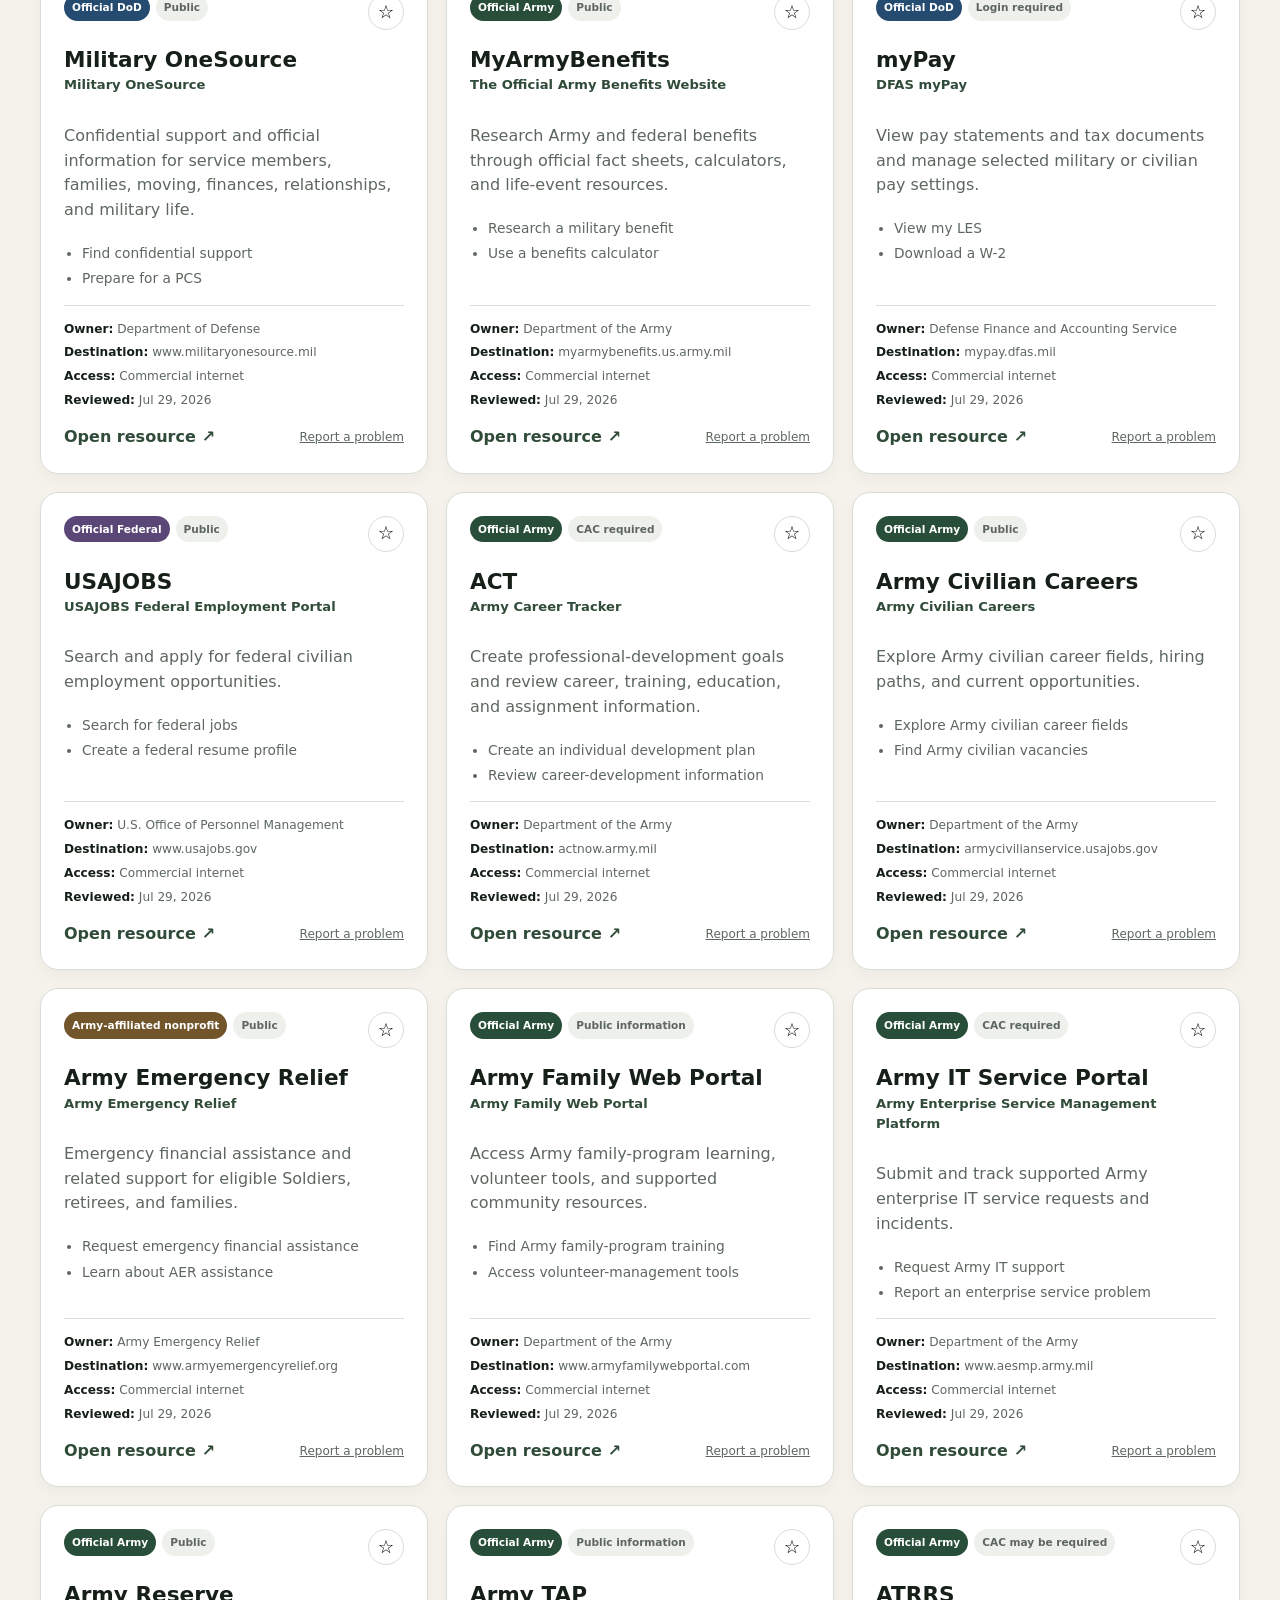
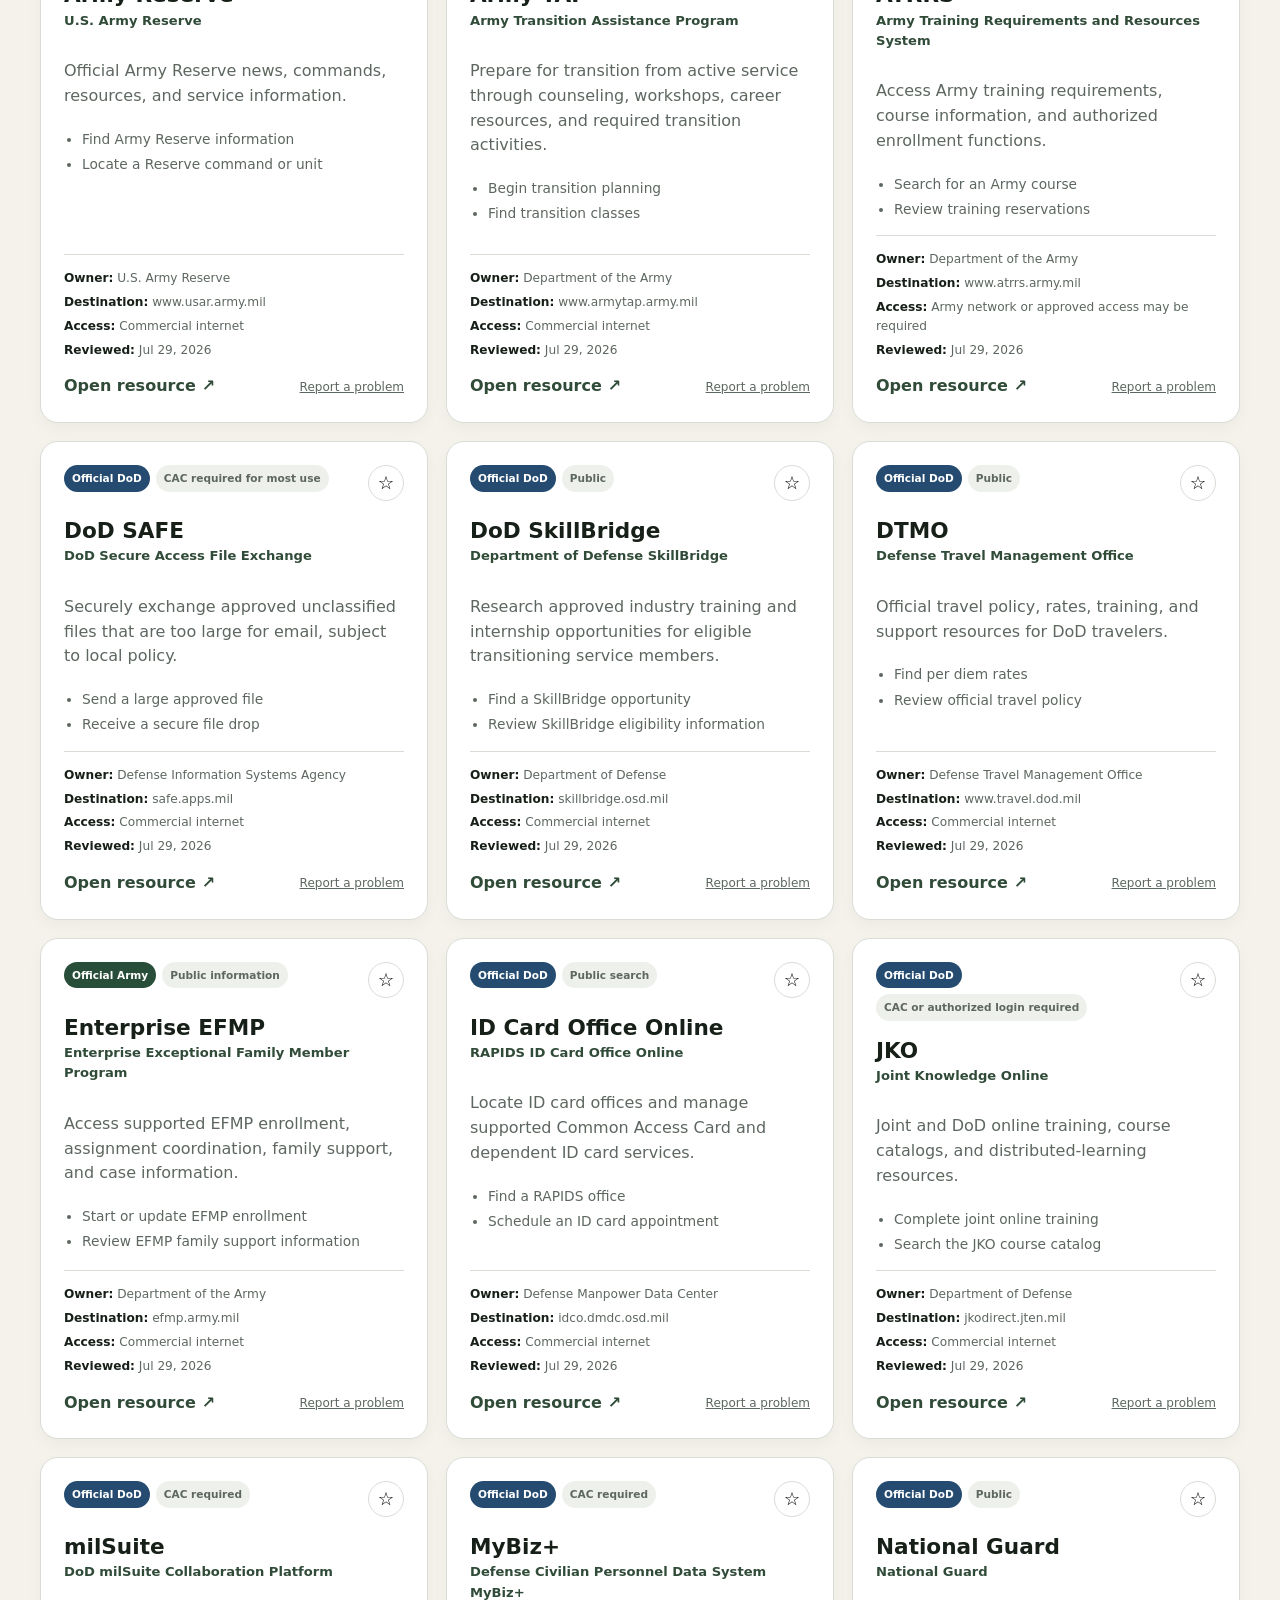
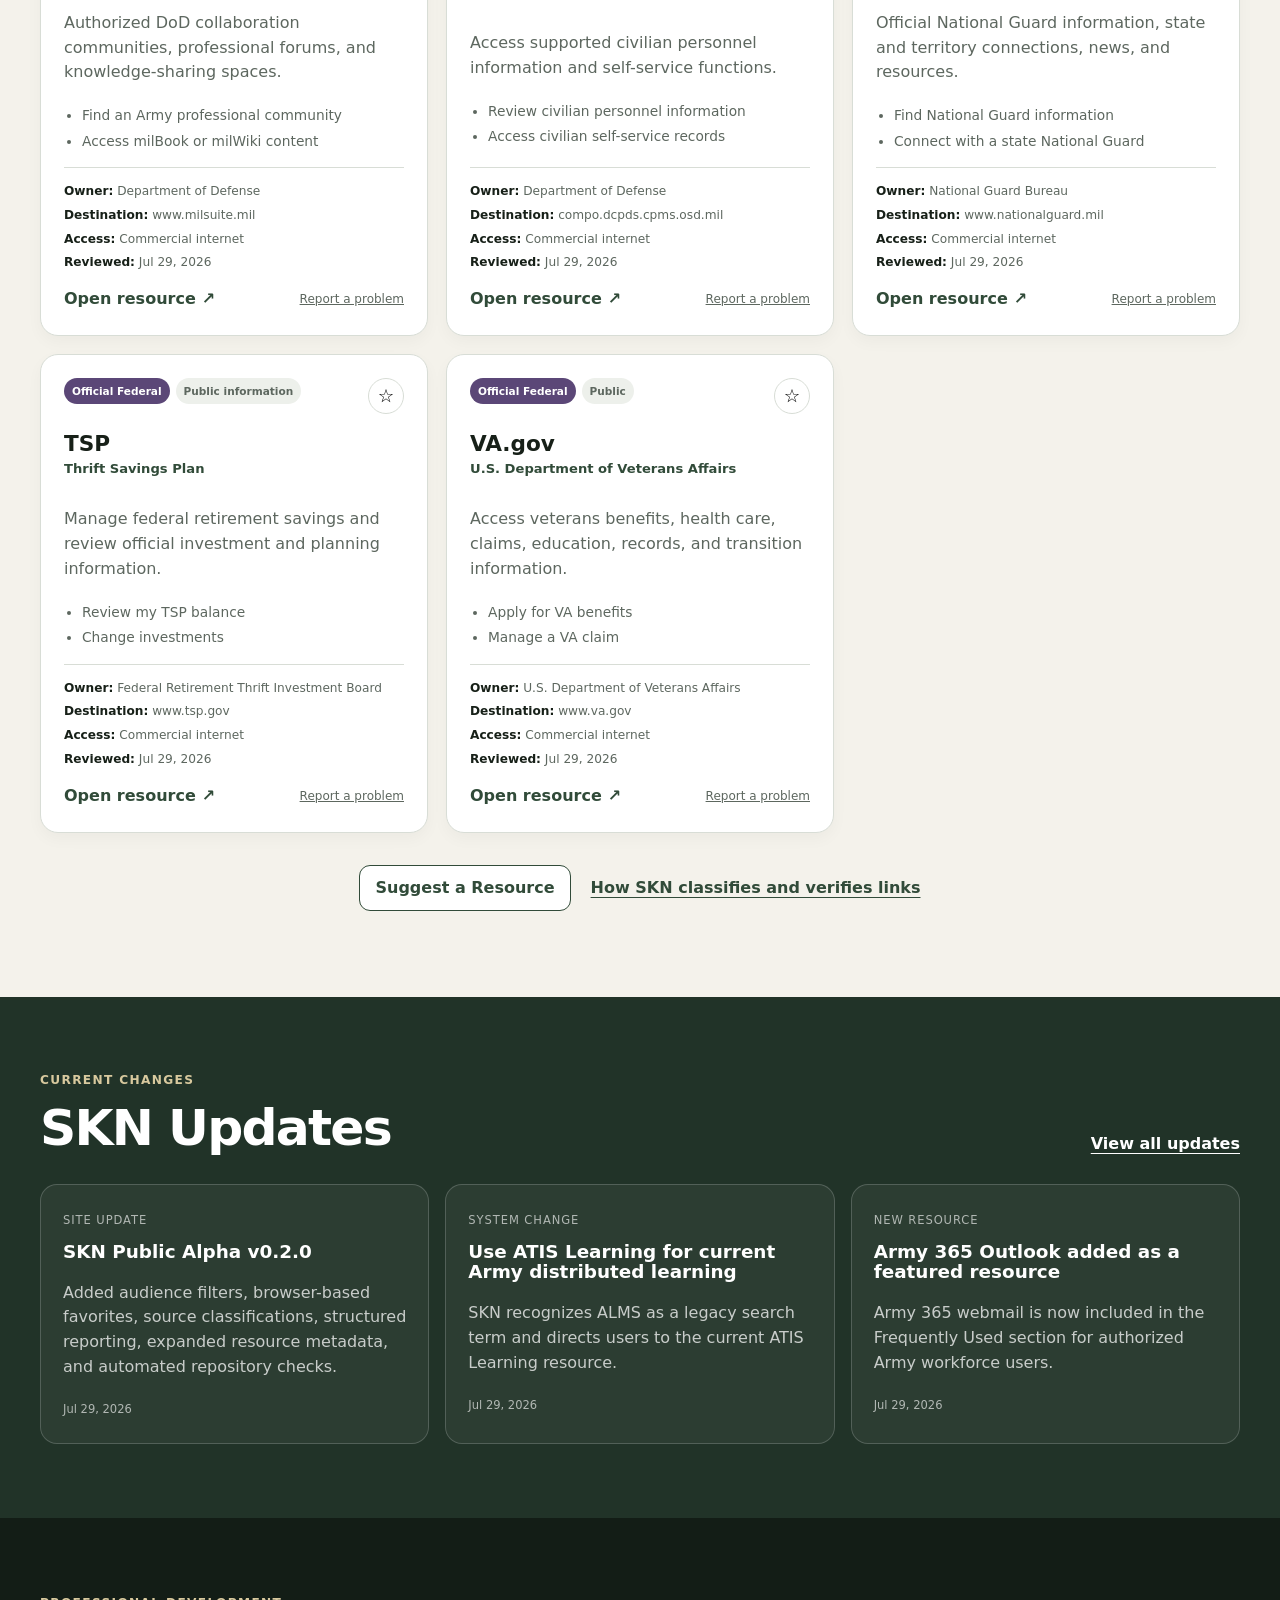
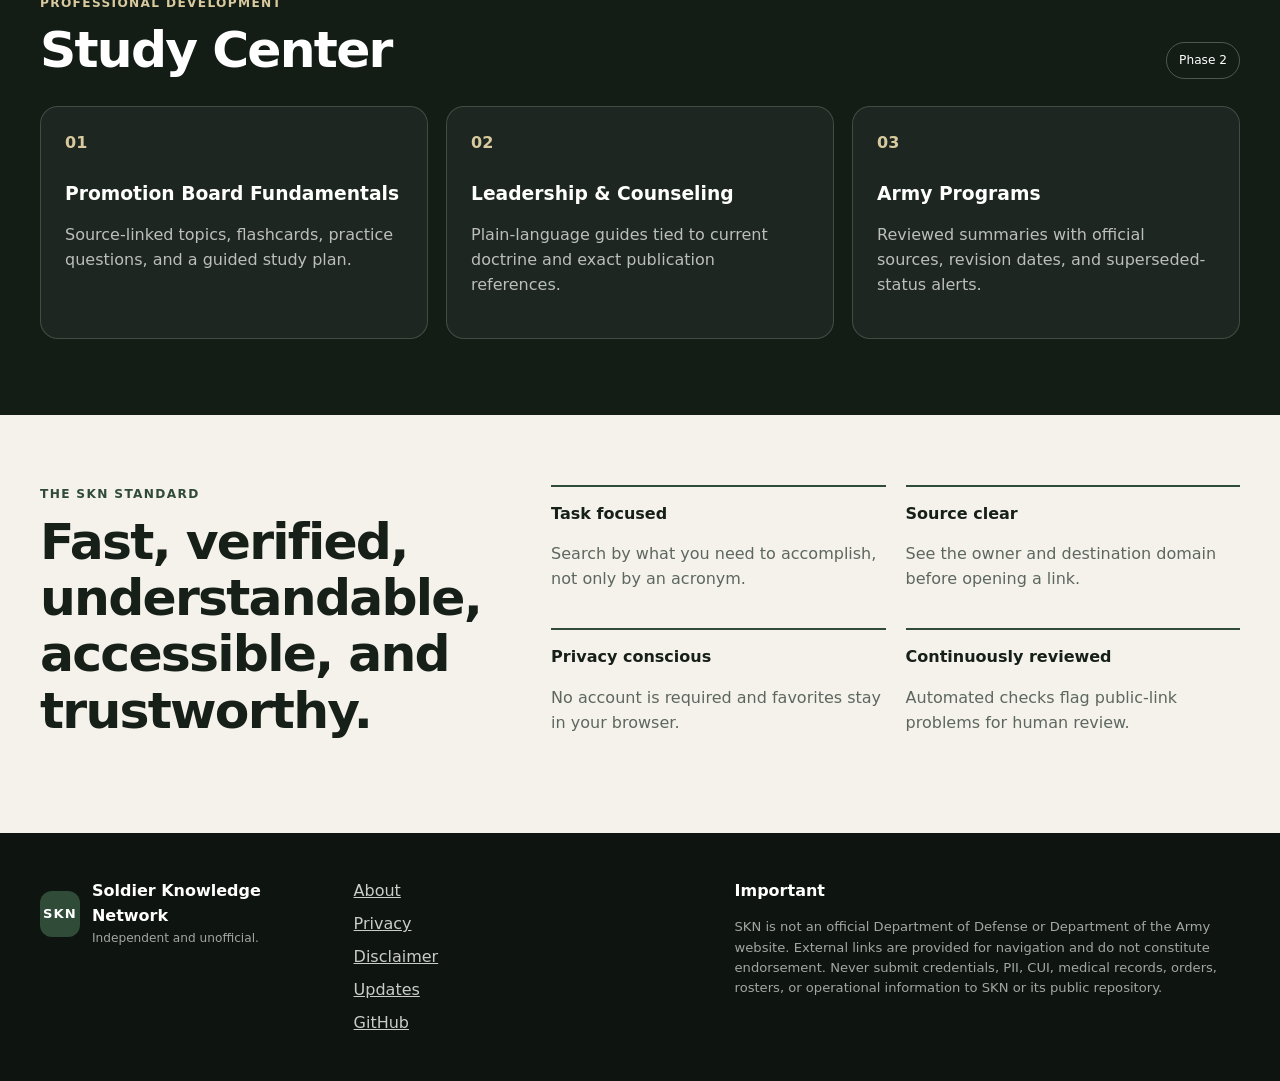
==== commit c850ea2c: "Add files via upload release: prepare SKN v0.2.0 foundation and discovery update" ====
--- a/index.html
+++ b/index.html
@@ -3,26 +3,25 @@
 <head>
   <meta charset="utf-8">
   <meta name="viewport" content="width=device-width, initial-scale=1">
-  <meta name="description" content="An independent, unofficial directory that helps Soldiers find verified military resources and professional-development study materials.">
+  <meta name="description" content="An independent, unofficial directory that helps the Army workforce and community find trusted resources and professional-development information.">
+  <meta name="theme-color" content="#26392c">
   <title>Soldier Knowledge Network</title>
+  <link rel="icon" href="assets/icons/favicon.svg" type="image/svg+xml">
+  <link rel="manifest" href="site.webmanifest">
   <link rel="stylesheet" href="styles.css">
 </head>
 <body>
   <a class="skip-link" href="#main-content">Skip to main content</a>
-
+  <div class="alpha-banner"><div class="container"><strong>Public Alpha</strong><span>Independent and unofficial. Verify policy decisions through the responsible official source.</span></div></div>
   <header class="site-header">
     <div class="container header-inner">
-      <a class="brand" href="#" aria-label="Soldier Knowledge Network home">
+      <a class="brand" href="index.html" aria-label="Soldier Knowledge Network home">
         <span class="brand-mark" aria-hidden="true">SKN</span>
-        <span>
-          <strong>Soldier Knowledge Network</strong>
-          <small>Find it. Understand it. Use it.</small>
-        </span>
+        <span><strong>Soldier Knowledge Network</strong><small>Find it. Understand it. Use it.</small></span>
       </a>
-      <nav aria-label="Primary navigation">
-        <a href="#resources">Resources</a>
-        <a href="#study-center">Study Center</a>
-        <a href="#about">About</a>
+      <button class="menu-button" type="button" aria-expanded="false" aria-controls="primary-nav">Menu</button>
+      <nav id="primary-nav" aria-label="Primary navigation">
+        <a href="#resources">Resources</a><a href="#updates">Updates</a><a href="#study-center">Study Center</a><a href="pages/about.html">About</a>
       </nav>
     </div>
   </header>
@@ -31,132 +30,93 @@
     <section class="hero">
       <div class="container hero-grid">
         <div>
-          <p class="eyebrow">Independent Soldier resource project</p>
+          <p class="eyebrow">The independent starting point for the Army workforce and community</p>
           <h1>What are you trying to accomplish today?</h1>
-          <p class="hero-copy">
-            Search verified links to personnel, training, education, benefits,
-            publications, and professional-development resources.
-          </p>
-
+          <p class="hero-copy">Search trusted links for personnel, training, education, benefits, publications, travel, IT support, family programs, and professional development.</p>
           <label class="search-box" for="resource-search">
             <span class="sr-only">Search resources</span>
-            <input id="resource-search" type="search"
-              placeholder="Try “promotion,” “regulation,” “tuition,” or “training”"
-              autocomplete="off">
+            <input id="resource-search" type="search" placeholder="Try “promotion points,” “leave,” “Army email,” “college,” or “ALMS”" autocomplete="off">
             <span aria-hidden="true">⌕</span>
           </label>
-
-          <div class="quick-actions" aria-label="Popular searches">
-            <button type="button" data-query="personnel">Personnel records</button>
-            <button type="button" data-query="publication">Army publications</button>
-            <button type="button" data-query="education">Education benefits</button>
-            <button type="button" data-query="training">Online training</button>
+          <div class="quick-actions" aria-label="Popular tasks">
+            <button type="button" data-query="personnel records">Check my records</button>
+            <button type="button" data-query="army email">Access Army email</button>
+            <button type="button" data-query="regulation form">Find a regulation or form</button>
+            <button type="button" data-query="online training">Complete online training</button>
+            <button type="button" data-query="tuition assistance">Use education benefits</button>
           </div>
         </div>
-
         <aside class="status-panel" aria-label="Directory status">
-          <h2>Prototype status</h2>
+          <div class="status-heading"><span class="status-dot" aria-hidden="true"></span><strong id="release-stage">Public Alpha</strong></div>
           <dl>
-            <div><dt id="resource-count">0</dt><dd>resources</dd></div>
-            <div><dt>6</dt><dd>categories</dd></div>
-            <div><dt>2026</dt><dd>initial release</dd></div>
+            <div><dt id="resource-count">—</dt><dd>resources</dd></div>
+            <div><dt id="category-count">—</dt><dd>categories</dd></div>
+            <div><dt id="site-version">—</dt><dd>version</dd></div>
           </dl>
-          <p>Every listing shows its access requirements and last verification date.</p>
+          <p>Resource cards show their owner, destination domain, access conditions, source classification, and manual review date.</p>
+          <span class="updated-line">Updated <time id="site-updated">—</time></span>
         </aside>
       </div>
     </section>
 
-    <section class="directory container" id="resources">
-      <div class="section-heading">
-        <div>
-          <p class="eyebrow">Resource directory</p>
-          <h2>Verified starting points</h2>
-        </div>
-        <p id="result-summary" aria-live="polite"></p>
-      </div>
-
-      <div class="filter-row" role="group" aria-label="Filter resources by category">
-        <button class="filter active" type="button" data-category="all">All</button>
-        <button class="filter" type="button" data-category="Personnel">Personnel</button>
-        <button class="filter" type="button" data-category="Training">Training</button>
-        <button class="filter" type="button" data-category="Education">Education</button>
-        <button class="filter" type="button" data-category="Publications">Publications</button>
-        <button class="filter" type="button" data-category="Benefits">Benefits</button>
-        <button class="filter" type="button" data-category="Finance">Finance</button>
-      </div>
-
-      <div id="resource-grid" class="resource-grid" aria-live="polite"></div>
-
-      <div id="empty-state" class="empty-state" hidden>
-        <h3>No matching resources</h3>
-        <p>Try a broader term or select “All.”</p>
-      </div>
-    </section>
-
-    <section class="study-section" id="study-center">
-      <div class="container">
-        <div class="section-heading">
-          <div>
-            <p class="eyebrow">Professional development</p>
-            <h2>Study Center</h2>
-          </div>
-          <span class="coming-soon">Coming in Phase 2</span>
-        </div>
-
-        <div class="study-grid">
-          <article>
-            <h3>Promotion Board Fundamentals</h3>
-            <p>Source-linked study topics, flashcards, and practice questions.</p>
-          </article>
-          <article>
-            <h3>Leadership & Counseling</h3>
-            <p>Guides organized around current doctrine and publication paragraphs.</p>
-          </article>
-          <article>
-            <h3>Army Programs</h3>
-            <p>Plain-language summaries with official references and review dates.</p>
-          </article>
+    <section class="audience-strip" aria-labelledby="audience-heading">
+      <div class="container audience-inner">
+        <div><p class="eyebrow" id="audience-heading">Tailor the directory</p><h2>Show resources for</h2></div>
+        <div class="audience-filters" role="group" aria-label="Filter resources by audience">
+          <button class="audience active" type="button" data-audience="everyone">Everyone</button>
+          <button class="audience" type="button" data-audience="active-army">Active Army</button>
+          <button class="audience" type="button" data-audience="army-national-guard">National Guard</button>
+          <button class="audience" type="button" data-audience="army-reserve">Army Reserve</button>
+          <button class="audience" type="button" data-audience="army-civilian">Army Civilian</button>
+          <button class="audience" type="button" data-audience="contractor">Contractor</button>
+          <button class="audience" type="button" data-audience="family-member">Family Member</button>
+          <button class="audience" type="button" data-audience="retiree-veteran">Retiree/Veteran</button>
         </div>
       </div>
     </section>
 
-    <section class="about-section container" id="about">
-      <div>
-        <p class="eyebrow">About the project</p>
-        <h2>Built to reduce the time Soldiers spend hunting for information.</h2>
+    <section class="favorites-section container" id="favorites" hidden>
+      <div class="section-heading"><div><p class="eyebrow">Saved on this device</p><h2>My Favorites</h2></div><button class="text-button" id="clear-favorites" type="button">Clear favorites</button></div>
+      <div id="favorites-grid" class="resource-grid compact-grid"></div>
+    </section>
+
+    <section class="featured-section container" aria-labelledby="featured-heading">
+      <div class="section-heading"><div><p class="eyebrow">Fast access</p><h2 id="featured-heading">Frequently Used Resources</h2></div><p>Saved and filtered locally—no account required.</p></div>
+      <div id="featured-grid" class="resource-grid compact-grid" aria-live="polite"></div>
+    </section>
+
+    <section class="directory container" id="resources">
+      <div class="section-heading"><div><p class="eyebrow">Reviewed starting points</p><h2>Complete Resource Directory</h2></div><p id="result-summary" aria-live="polite"></p></div>
+      <div class="directory-tools">
+        <div id="category-filters" class="filter-row" role="group" aria-label="Filter resources by category"></div>
+        <select id="sort-select" aria-label="Sort resources"><option value="relevance">Sort: Relevance</option><option value="name">Sort: Name</option><option value="verified">Sort: Recently verified</option></select>
       </div>
-      <div>
-        <p>
-          Soldier Knowledge Network is designed as an independent directory and
-          learning resource. It does not replace official systems, authenticate users,
-          or store military personnel information.
-        </p>
-        <p>
-          Resource links should always lead users to the official source responsible
-          for the information or service.
-        </p>
+      <div id="resource-grid" class="resource-grid" aria-live="polite"></div>
+      <div id="empty-state" class="empty-state" hidden><h3>No matching resources</h3><p>Try a broader phrase, switch the audience to Everyone, or clear the category filter.</p><button id="clear-search" type="button">Clear filters</button></div>
+      <div class="directory-actions"><a class="button secondary" href="https://github.com/Casden0129/Soldier-Knowledge-Network/issues/new?template=resource-request.yml" target="_blank" rel="noopener noreferrer">Suggest a Resource</a><a class="text-link" href="pages/disclaimer.html">How SKN classifies and verifies links</a></div>
+    </section>
+
+    <section class="updates-section" id="updates">
+      <div class="container"><div class="section-heading"><div><p class="eyebrow">Current changes</p><h2>SKN Updates</h2></div><a class="text-link light" href="pages/updates.html">View all updates</a></div><div id="updates-grid" class="updates-grid"></div></div>
+    </section>
+
+    <section class="study-section" id="study-center">
+      <div class="container"><div class="section-heading"><div><p class="eyebrow">Professional development</p><h2>Study Center</h2></div><span class="coming-soon">Phase 2</span></div>
+        <div class="study-grid">
+          <article><span>01</span><h3>Promotion Board Fundamentals</h3><p>Source-linked topics, flashcards, practice questions, and a guided study plan.</p></article>
+          <article><span>02</span><h3>Leadership & Counseling</h3><p>Plain-language guides tied to current doctrine and exact publication references.</p></article>
+          <article><span>03</span><h3>Army Programs</h3><p>Reviewed summaries with official sources, revision dates, and superseded-status alerts.</p></article>
+        </div>
       </div>
+    </section>
+
+    <section class="principles-section container">
+      <div><p class="eyebrow">The SKN standard</p><h2>Fast, verified, understandable, accessible, and trustworthy.</h2></div>
+      <div class="principles-grid"><article><strong>Task focused</strong><p>Search by what you need to accomplish, not only by an acronym.</p></article><article><strong>Source clear</strong><p>See the owner and destination domain before opening a link.</p></article><article><strong>Privacy conscious</strong><p>No account is required and favorites stay in your browser.</p></article><article><strong>Continuously reviewed</strong><p>Automated checks flag public-link problems for human review.</p></article></div>
     </section>
   </main>
 
-  <footer>
-    <div class="container footer-grid">
-      <div>
-        <strong>Soldier Knowledge Network</strong>
-        <p>Independent and unofficial.</p>
-      </div>
-      <div class="disclaimer">
-        <strong>Disclaimer</strong>
-        <p>
-          The views and opinions presented here are those of the project contributors
-          and do not necessarily represent the views of the Department of Defense or
-          the Department of the Army. External hyperlinks do not constitute DoD or
-          Army endorsement.
-        </p>
-      </div>
-    </div>
-  </footer>
-
+  <footer><div class="container footer-grid"><div><div class="brand footer-brand"><span class="brand-mark" aria-hidden="true">SKN</span><span><strong>Soldier Knowledge Network</strong><small>Independent and unofficial.</small></span></div></div><div class="footer-links"><a href="pages/about.html">About</a><a href="pages/privacy.html">Privacy</a><a href="pages/disclaimer.html">Disclaimer</a><a href="pages/updates.html">Updates</a><a href="https://github.com/Casden0129/Soldier-Knowledge-Network" target="_blank" rel="noopener noreferrer">GitHub</a></div><div class="disclaimer"><strong>Important</strong><p>SKN is not an official Department of Defense or Department of the Army website. External links are provided for navigation and do not constitute endorsement. Never submit credentials, PII, CUI, medical records, orders, rosters, or operational information to SKN or its public repository.</p></div></div></footer>
   <script src="script.js" defer></script>
 </body>
 </html>
--- a/styles.css
+++ b/styles.css
@@ -1,383 +1 @@
-:root {
-  --ink: #18211a;
-  --muted: #5f695f;
-  --paper: #f4f3ed;
-  --surface: #ffffff;
-  --line: #d9ddd6;
-  --accent: #334d39;
-  --accent-dark: #213629;
-  --warm: #d9c99d;
-  --focus: #955f00;
-  --shadow: 0 12px 30px rgba(22, 33, 25, 0.08);
-}
-
-* { box-sizing: border-box; }
-
-html { scroll-behavior: smooth; }
-
-body {
-  margin: 0;
-  color: var(--ink);
-  background: var(--paper);
-  font-family: Inter, ui-sans-serif, system-ui, -apple-system, BlinkMacSystemFont, "Segoe UI", sans-serif;
-  line-height: 1.55;
-}
-
-a { color: inherit; }
-
-button, input { font: inherit; }
-
-button { cursor: pointer; }
-
-.container {
-  width: min(1180px, calc(100% - 32px));
-  margin-inline: auto;
-}
-
-.skip-link {
-  position: absolute;
-  left: -9999px;
-  top: 8px;
-  background: var(--surface);
-  padding: 10px 14px;
-  z-index: 100;
-}
-
-.skip-link:focus { left: 8px; }
-
-.site-header {
-  position: sticky;
-  top: 0;
-  z-index: 20;
-  background: rgba(244, 243, 237, 0.94);
-  border-bottom: 1px solid var(--line);
-  backdrop-filter: blur(12px);
-}
-
-.header-inner {
-  min-height: 76px;
-  display: flex;
-  align-items: center;
-  justify-content: space-between;
-  gap: 24px;
-}
-
-.brand {
-  display: flex;
-  align-items: center;
-  gap: 12px;
-  text-decoration: none;
-}
-
-.brand-mark {
-  display: grid;
-  place-items: center;
-  width: 46px;
-  height: 46px;
-  border-radius: 12px;
-  color: white;
-  background: var(--accent);
-  font-size: .85rem;
-  font-weight: 800;
-  letter-spacing: .08em;
-}
-
-.brand strong, .brand small { display: block; }
-.brand small { color: var(--muted); font-size: .78rem; }
-
-nav { display: flex; gap: 24px; }
-nav a { text-decoration: none; font-weight: 650; }
-nav a:hover { text-decoration: underline; text-underline-offset: 5px; }
-
-.hero {
-  padding: 86px 0 72px;
-  background:
-    radial-gradient(circle at 80% 20%, rgba(217, 201, 157, .45), transparent 26rem),
-    linear-gradient(160deg, #eef0e9, var(--paper));
-  border-bottom: 1px solid var(--line);
-}
-
-.hero-grid {
-  display: grid;
-  grid-template-columns: minmax(0, 1.55fr) minmax(280px, .75fr);
-  align-items: end;
-  gap: 56px;
-}
-
-.eyebrow {
-  margin: 0 0 10px;
-  color: var(--accent);
-  font-size: .78rem;
-  font-weight: 800;
-  letter-spacing: .11em;
-  text-transform: uppercase;
-}
-
-h1, h2, h3 { line-height: 1.12; }
-h1 {
-  max-width: 780px;
-  margin: 0;
-  font-size: clamp(2.6rem, 6vw, 5.3rem);
-  letter-spacing: -.045em;
-}
-h2 { margin: 0; font-size: clamp(2rem, 4vw, 3.2rem); letter-spacing: -.035em; }
-h3 { margin-top: 0; }
-
-.hero-copy {
-  max-width: 720px;
-  margin: 24px 0 30px;
-  color: var(--muted);
-  font-size: 1.15rem;
-}
-
-.search-box {
-  max-width: 780px;
-  display: flex;
-  align-items: center;
-  gap: 10px;
-  padding: 8px 16px;
-  background: var(--surface);
-  border: 1px solid var(--line);
-  border-radius: 16px;
-  box-shadow: var(--shadow);
-}
-
-.search-box:focus-within {
-  outline: 3px solid rgba(149, 95, 0, .25);
-  border-color: var(--focus);
-}
-
-.search-box input {
-  width: 100%;
-  min-height: 52px;
-  border: 0;
-  outline: 0;
-  background: transparent;
-  color: var(--ink);
-  font-size: 1rem;
-}
-
-.search-box span:last-child { font-size: 1.6rem; }
-
-.quick-actions {
-  display: flex;
-  flex-wrap: wrap;
-  gap: 10px;
-  margin-top: 18px;
-}
-
-.quick-actions button, .filter {
-  border: 1px solid var(--line);
-  background: rgba(255,255,255,.65);
-  border-radius: 999px;
-  padding: 8px 13px;
-  color: var(--ink);
-}
-
-.quick-actions button:hover, .filter:hover, .filter.active {
-  border-color: var(--accent);
-  color: white;
-  background: var(--accent);
-}
-
-.status-panel {
-  padding: 26px;
-  background: var(--accent-dark);
-  color: white;
-  border-radius: 22px;
-  box-shadow: var(--shadow);
-}
-
-.status-panel h2 { font-size: 1.2rem; letter-spacing: 0; }
-.status-panel dl {
-  display: grid;
-  grid-template-columns: repeat(3, 1fr);
-  gap: 12px;
-  margin: 26px 0;
-}
-.status-panel dl div {
-  padding-right: 10px;
-  border-right: 1px solid rgba(255,255,255,.2);
-}
-.status-panel dl div:last-child { border-right: 0; }
-.status-panel dt { font-size: 1.7rem; font-weight: 800; }
-.status-panel dd { margin: 0; opacity: .72; font-size: .75rem; }
-.status-panel p { margin-bottom: 0; color: rgba(255,255,255,.78); }
-
-.directory { padding: 76px 0 88px; }
-
-.section-heading {
-  display: flex;
-  align-items: end;
-  justify-content: space-between;
-  gap: 20px;
-  margin-bottom: 28px;
-}
-
-#result-summary { margin: 0; color: var(--muted); }
-
-.filter-row {
-  display: flex;
-  flex-wrap: wrap;
-  gap: 9px;
-  margin-bottom: 28px;
-}
-
-.resource-grid {
-  display: grid;
-  grid-template-columns: repeat(3, minmax(0, 1fr));
-  gap: 18px;
-}
-
-.resource-card {
-  display: flex;
-  flex-direction: column;
-  min-height: 290px;
-  padding: 24px;
-  background: var(--surface);
-  border: 1px solid var(--line);
-  border-radius: 18px;
-  box-shadow: 0 6px 16px rgba(22, 33, 25, .035);
-}
-
-.resource-card:hover {
-  transform: translateY(-2px);
-  box-shadow: var(--shadow);
-}
-
-.card-top {
-  display: flex;
-  justify-content: space-between;
-  gap: 14px;
-  align-items: start;
-}
-
-.category {
-  color: var(--accent);
-  font-weight: 800;
-  font-size: .73rem;
-  letter-spacing: .08em;
-  text-transform: uppercase;
-}
-
-.access-badge {
-  flex: 0 0 auto;
-  border-radius: 999px;
-  padding: 5px 9px;
-  color: var(--muted);
-  background: #edf0eb;
-  font-size: .7rem;
-  font-weight: 750;
-}
-
-.resource-card h3 { margin: 18px 0 10px; font-size: 1.3rem; }
-.resource-card p { color: var(--muted); }
-
-.card-footer {
-  margin-top: auto;
-  padding-top: 18px;
-  border-top: 1px solid var(--line);
-}
-
-.verified {
-  display: block;
-  margin-bottom: 12px;
-  color: var(--muted);
-  font-size: .76rem;
-}
-
-.resource-link {
-  display: inline-flex;
-  align-items: center;
-  gap: 7px;
-  color: var(--accent);
-  font-weight: 800;
-  text-decoration: none;
-}
-.resource-link:hover { text-decoration: underline; text-underline-offset: 4px; }
-
-.empty-state {
-  padding: 52px 20px;
-  text-align: center;
-  background: var(--surface);
-  border: 1px dashed var(--line);
-  border-radius: 18px;
-}
-
-.study-section {
-  padding: 76px 0;
-  color: white;
-  background: var(--accent-dark);
-}
-
-.coming-soon {
-  padding: 8px 12px;
-  border: 1px solid rgba(255,255,255,.25);
-  border-radius: 999px;
-  font-size: .78rem;
-}
-
-.study-section .eyebrow { color: var(--warm); }
-.study-grid {
-  display: grid;
-  grid-template-columns: repeat(3, 1fr);
-  gap: 18px;
-}
-.study-grid article {
-  min-height: 180px;
-  padding: 24px;
-  border: 1px solid rgba(255,255,255,.18);
-  border-radius: 18px;
-  background: rgba(255,255,255,.05);
-}
-.study-grid p { color: rgba(255,255,255,.72); }
-
-.about-section {
-  display: grid;
-  grid-template-columns: 1fr 1fr;
-  gap: 72px;
-  padding-top: 82px;
-  padding-bottom: 82px;
-}
-.about-section p { color: var(--muted); font-size: 1.05rem; }
-
-footer {
-  padding: 44px 0;
-  color: white;
-  background: #111712;
-}
-
-.footer-grid {
-  display: grid;
-  grid-template-columns: .7fr 1.3fr;
-  gap: 60px;
-}
-
-footer p { color: rgba(255,255,255,.65); }
-.disclaimer p { margin-bottom: 0; font-size: .86rem; }
-
-.sr-only {
-  position: absolute;
-  width: 1px; height: 1px;
-  padding: 0; margin: -1px;
-  overflow: hidden;
-  clip: rect(0, 0, 0, 0);
-  white-space: nowrap;
-  border: 0;
-}
-
-@media (max-width: 900px) {
-  .hero-grid, .about-section { grid-template-columns: 1fr; }
-  .resource-grid, .study-grid { grid-template-columns: repeat(2, 1fr); }
-  .status-panel { max-width: 620px; }
-  .footer-grid { grid-template-columns: 1fr; }
-}
-
-@media (max-width: 640px) {
-  nav { display: none; }
-  .hero { padding-top: 58px; }
-  .resource-grid, .study-grid { grid-template-columns: 1fr; }
-  .section-heading { align-items: start; flex-direction: column; }
-  .brand small { display: none; }
-  .status-panel dl { gap: 8px; }
-}
+:root{--ink:#172018;--muted:#5d675f;--paper:#f4f2eb;--surface:#fff;--line:#d8ddd6;--forest:#314b39;--forest-dark:#213328;--forest-deep:#131d16;--sand:#d8c99e;--sand-light:#ede6d2;--danger:#8c2f2f;--focus:#9b6500;--official-army:#284d38;--official-dod:#254b70;--official-federal:#5b4777;--nonprofit:#73552b;--shadow:0 16px 36px rgba(21,31,23,.09)}*{box-sizing:border-box}html{scroll-behavior:smooth}body{margin:0;color:var(--ink);background:var(--paper);font-family:Inter,ui-sans-serif,system-ui,-apple-system,BlinkMacSystemFont,"Segoe UI",sans-serif;line-height:1.55}a{color:inherit}button,input,select{font:inherit}button{cursor:pointer}.container{width:min(1200px,calc(100% - 32px));margin-inline:auto}.skip-link{position:absolute;left:-9999px;top:8px;background:#fff;padding:10px 14px;z-index:100}.skip-link:focus{left:8px}.alpha-banner{background:var(--forest-deep);color:#fff;font-size:.78rem}.alpha-banner .container{min-height:34px;display:flex;align-items:center;justify-content:center;gap:10px;text-align:center}.alpha-banner span{color:rgba(255,255,255,.72)}.site-header{position:sticky;top:0;z-index:20;background:rgba(244,242,235,.94);border-bottom:1px solid var(--line);backdrop-filter:blur(12px)}.header-inner{min-height:76px;display:flex;align-items:center;justify-content:space-between;gap:24px}.brand{display:flex;align-items:center;gap:12px;text-decoration:none}.brand-mark{display:grid;place-items:center;width:46px;height:46px;border-radius:12px;color:#fff;background:var(--forest);font-size:.82rem;font-weight:850;letter-spacing:.08em}.brand strong,.brand small{display:block}.brand small{color:var(--muted);font-size:.76rem}.site-header nav{display:flex;gap:24px}.site-header nav a{text-decoration:none;font-weight:700}.site-header nav a:hover{text-decoration:underline;text-underline-offset:5px}.menu-button{display:none;border:1px solid var(--line);background:var(--surface);border-radius:10px;padding:8px 12px}.hero{padding:88px 0 74px;background:radial-gradient(circle at 83% 20%,rgba(216,201,158,.48),transparent 26rem),linear-gradient(155deg,#edf0e8,var(--paper));border-bottom:1px solid var(--line)}.hero-grid{display:grid;grid-template-columns:minmax(0,1.55fr) minmax(285px,.72fr);align-items:end;gap:58px}.eyebrow{margin:0 0 10px;color:var(--forest);font-size:.76rem;font-weight:850;letter-spacing:.11em;text-transform:uppercase}h1,h2,h3{line-height:1.12}h1{max-width:820px;margin:0;font-size:clamp(2.75rem,6vw,5.5rem);letter-spacing:-.048em}h2{margin:0;font-size:clamp(1.9rem,4vw,3.15rem);letter-spacing:-.035em}h3{margin-top:0}.hero-copy{max-width:740px;margin:24px 0 30px;color:var(--muted);font-size:1.14rem}.search-box{max-width:800px;display:flex;align-items:center;gap:10px;padding:8px 16px;background:var(--surface);border:1px solid var(--line);border-radius:17px;box-shadow:var(--shadow)}.search-box:focus-within{outline:3px solid rgba(155,101,0,.22);border-color:var(--focus)}.search-box input{width:100%;min-height:52px;border:0;outline:0;background:transparent;color:var(--ink)}.search-box span:last-child{font-size:1.65rem}.quick-actions{display:flex;flex-wrap:wrap;gap:9px;margin-top:18px}.quick-actions button,.filter,.audience{border:1px solid var(--line);background:rgba(255,255,255,.7);border-radius:999px;padding:8px 13px;color:var(--ink)}.quick-actions button:hover,.filter:hover,.filter.active,.audience:hover,.audience.active{border-color:var(--forest);color:#fff;background:var(--forest)}.status-panel{padding:26px;color:#fff;background:var(--forest-dark);border-radius:22px;box-shadow:var(--shadow)}.status-heading{display:flex;align-items:center;gap:9px}.status-dot{width:9px;height:9px;border-radius:50%;background:#9dde9f;box-shadow:0 0 0 5px rgba(157,222,159,.13)}.status-panel dl{display:grid;grid-template-columns:repeat(3,1fr);gap:12px;margin:25px 0}.status-panel dl div{padding-right:10px;border-right:1px solid rgba(255,255,255,.2)}.status-panel dl div:last-child{border-right:0}.status-panel dt{font-size:1.7rem;font-weight:850}.status-panel dd{margin:0;opacity:.7;font-size:.72rem}.status-panel p{color:rgba(255,255,255,.76)}.updated-line{font-size:.73rem;color:rgba(255,255,255,.62)}.audience-strip{padding:30px 0;background:var(--surface);border-bottom:1px solid var(--line)}.audience-inner{display:grid;grid-template-columns:260px 1fr;align-items:center;gap:34px}.audience-inner h2{font-size:1.45rem;letter-spacing:-.02em}.audience-filters{display:flex;flex-wrap:wrap;gap:8px}.featured-section,.favorites-section,.directory,.principles-section{padding-top:70px}.favorites-section{padding-bottom:0}.section-heading{display:flex;align-items:end;justify-content:space-between;gap:20px;margin-bottom:27px}.section-heading>p{max-width:420px;margin:0;color:var(--muted);text-align:right}.text-button{border:0;background:transparent;color:var(--forest);font-weight:800;text-decoration:underline;text-underline-offset:4px}.resource-grid{display:grid;grid-template-columns:repeat(3,minmax(0,1fr));gap:18px}.compact-grid{grid-template-columns:repeat(4,minmax(0,1fr))}.resource-card{position:relative;display:flex;flex-direction:column;min-height:370px;padding:23px;background:var(--surface);border:1px solid var(--line);border-radius:18px;box-shadow:0 6px 16px rgba(22,33,25,.035);transition:transform .15s ease,box-shadow .15s ease}.compact-grid .resource-card{min-height:330px}.resource-card:hover{transform:translateY(-2px);box-shadow:var(--shadow)}.card-top{display:flex;justify-content:space-between;gap:10px;align-items:start}.badge-group{display:flex;flex-wrap:wrap;gap:6px}.source-badge,.access-badge,.status-badge{border-radius:999px;padding:5px 8px;font-size:.66rem;font-weight:800}.source-badge{color:#fff}.source-official-army{background:var(--official-army)}.source-official-dod{background:var(--official-dod)}.source-official-federal{background:var(--official-federal)}.source-army-affiliated-nonprofit{background:var(--nonprofit)}.access-badge{color:var(--muted);background:#edf0eb}.favorite-button{flex:0 0 auto;width:36px;height:36px;border:1px solid var(--line);border-radius:50%;background:#fff;font-size:1.15rem}.favorite-button[aria-pressed=true]{color:#7b5700;background:var(--sand-light);border-color:var(--sand)}.resource-card h3{margin:18px 0 3px;font-size:1.35rem}.full-name{margin:0 0 12px!important;color:var(--forest)!important;font-size:.82rem;font-weight:750}.resource-card p{color:var(--muted)}.task-list{margin:4px 0 15px;padding-left:18px;color:var(--muted);font-size:.86rem}.task-list li+li{margin-top:4px}.meta-list{display:grid;gap:5px;margin-top:auto;padding-top:14px;border-top:1px solid var(--line);font-size:.76rem;color:var(--muted)}.meta-list strong{color:var(--ink)}.card-actions{display:flex;align-items:center;justify-content:space-between;gap:10px;margin-top:15px}.resource-link{display:inline-flex;align-items:center;gap:6px;color:var(--forest);font-weight:850;text-decoration:none}.resource-link:hover,.report-link:hover{text-decoration:underline;text-underline-offset:4px}.report-link{color:var(--muted);font-size:.75rem}.directory{padding-bottom:86px}.directory-tools{display:flex;align-items:start;justify-content:space-between;gap:20px;margin-bottom:28px}.filter-row{display:flex;flex-wrap:wrap;gap:8px}select{min-width:180px;padding:9px 12px;border:1px solid var(--line);border-radius:10px;background:#fff;color:var(--ink)}.empty-state{padding:54px 20px;text-align:center;background:var(--surface);border:1px dashed var(--line);border-radius:18px}.empty-state button,.button{display:inline-flex;border:1px solid var(--forest);border-radius:11px;padding:10px 15px;color:#fff;background:var(--forest);font-weight:800;text-decoration:none}.button.secondary{color:var(--forest);background:#fff}.directory-actions{display:flex;align-items:center;justify-content:center;gap:20px;margin-top:32px}.text-link{color:var(--forest);font-weight:800;text-decoration:underline;text-underline-offset:4px}.updates-section{padding:74px 0;color:#fff;background:var(--forest-dark)}.updates-section .eyebrow,.study-section .eyebrow{color:var(--sand)}.text-link.light{color:#fff}.updates-grid{display:grid;grid-template-columns:repeat(3,1fr);gap:16px}.update-card{padding:22px;border:1px solid rgba(255,255,255,.18);border-radius:17px;background:rgba(255,255,255,.05)}.update-card time,.update-type{font-size:.72rem;color:rgba(255,255,255,.63)}.update-type{display:inline-block;margin-bottom:12px;text-transform:uppercase;letter-spacing:.08em}.update-card h3{font-size:1.15rem}.update-card p{color:rgba(255,255,255,.74)}.study-section{padding:76px 0;color:#fff;background:var(--forest-deep)}.coming-soon{padding:8px 12px;border:1px solid rgba(255,255,255,.25);border-radius:999px;font-size:.76rem}.study-grid{display:grid;grid-template-columns:repeat(3,1fr);gap:18px}.study-grid article{min-height:200px;padding:24px;border:1px solid rgba(255,255,255,.17);border-radius:18px;background:rgba(255,255,255,.045)}.study-grid article>span{display:block;margin-bottom:28px;color:var(--sand);font-weight:850}.study-grid p{color:rgba(255,255,255,.7)}.principles-section{display:grid;grid-template-columns:.75fr 1.25fr;gap:70px;padding-bottom:82px}.principles-grid{display:grid;grid-template-columns:1fr 1fr;gap:20px}.principles-grid article{padding-top:15px;border-top:2px solid var(--forest)}.principles-grid p{color:var(--muted)}footer{padding:46px 0;color:#fff;background:#0e140f}.footer-grid{display:grid;grid-template-columns:.8fr 1fr 1.5fr;gap:44px}.footer-brand small{color:rgba(255,255,255,.62)}.footer-links{display:flex;flex-direction:column;align-items:start;gap:8px}.footer-links a{color:rgba(255,255,255,.78)}.disclaimer p{margin-bottom:0;color:rgba(255,255,255,.62);font-size:.82rem}.page-hero{padding:72px 0 45px;background:linear-gradient(145deg,#e9ede5,var(--paper));border-bottom:1px solid var(--line)}.page-hero h1{font-size:clamp(2.4rem,5vw,4.5rem)}.page-content{max-width:860px;padding-top:58px;padding-bottom:76px}.page-content h2{margin-top:42px;font-size:1.8rem}.page-content h3{margin-top:30px}.page-content p,.page-content li{color:var(--muted)}.notice{margin:28px 0;padding:18px 20px;border-left:4px solid var(--forest);background:#fff}.updates-list{display:grid;gap:16px}.updates-list article{padding:22px;background:#fff;border:1px solid var(--line);border-radius:16px}.error-page{min-height:70vh;display:grid;place-items:center;text-align:center}.error-code{display:block;font-size:clamp(6rem,20vw,13rem);font-weight:900;color:var(--forest);line-height:.8}.sr-only{position:absolute;width:1px;height:1px;padding:0;margin:-1px;overflow:hidden;clip:rect(0,0,0,0);white-space:nowrap;border:0}@media(max-width:1040px){.compact-grid{grid-template-columns:repeat(2,1fr)}.resource-grid{grid-template-columns:repeat(2,1fr)}.hero-grid{grid-template-columns:1fr}.status-panel{max-width:660px}.audience-inner,.principles-section{grid-template-columns:1fr}.footer-grid{grid-template-columns:1fr 1fr}.disclaimer{grid-column:1/-1}}@media(max-width:700px){.alpha-banner span{display:none}.header-inner{min-height:68px}.menu-button{display:block}.site-header nav{display:none;position:absolute;left:16px;right:16px;top:68px;padding:16px;flex-direction:column;background:#fff;border:1px solid var(--line);border-radius:14px;box-shadow:var(--shadow)}.site-header nav.open{display:flex}.brand small{display:none}.hero{padding-top:55px}.audience-strip{padding:25px 0}.section-heading,.directory-tools{align-items:start;flex-direction:column}.section-heading>p{text-align:left}.resource-grid,.compact-grid,.updates-grid,.study-grid,.principles-grid{grid-template-columns:1fr}.resource-card{min-height:auto}.directory-actions{align-items:stretch;flex-direction:column}.footer-grid{grid-template-columns:1fr}.disclaimer{grid-column:auto}.status-panel dl{gap:7px}}
